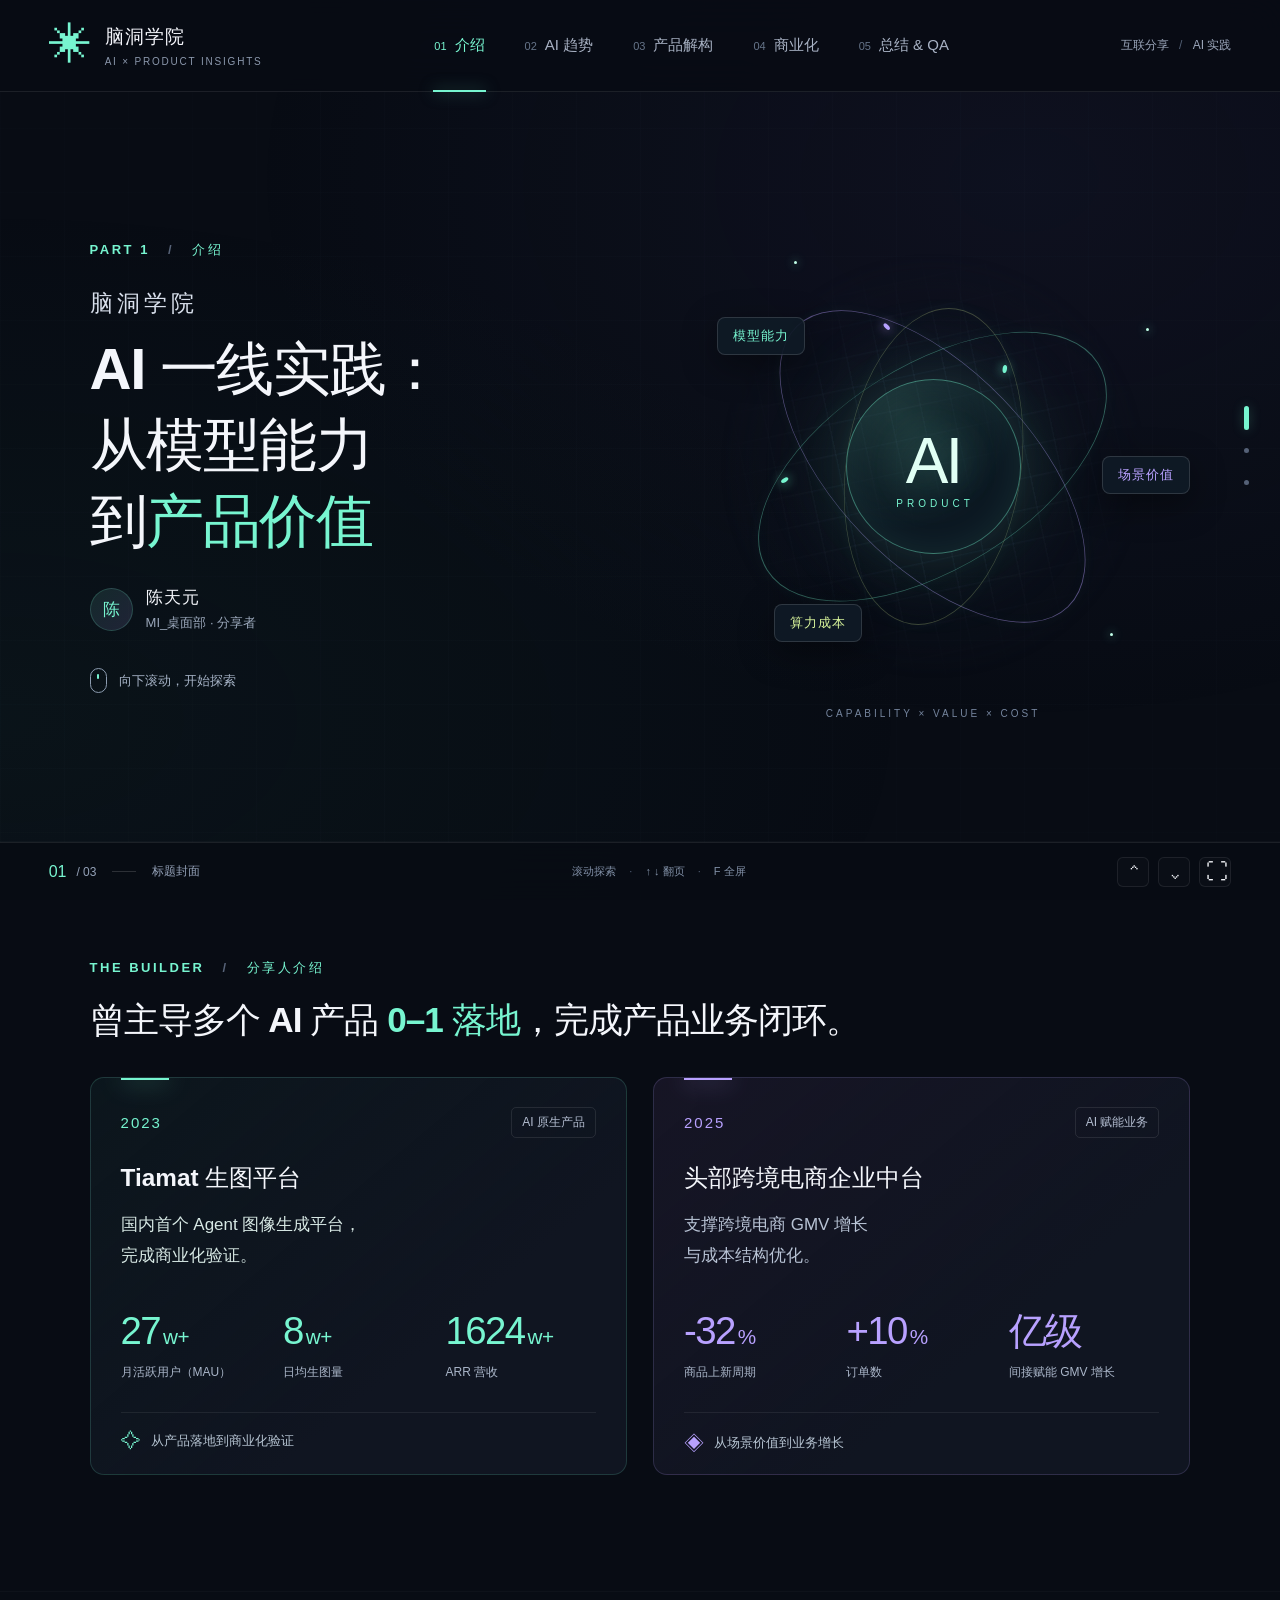
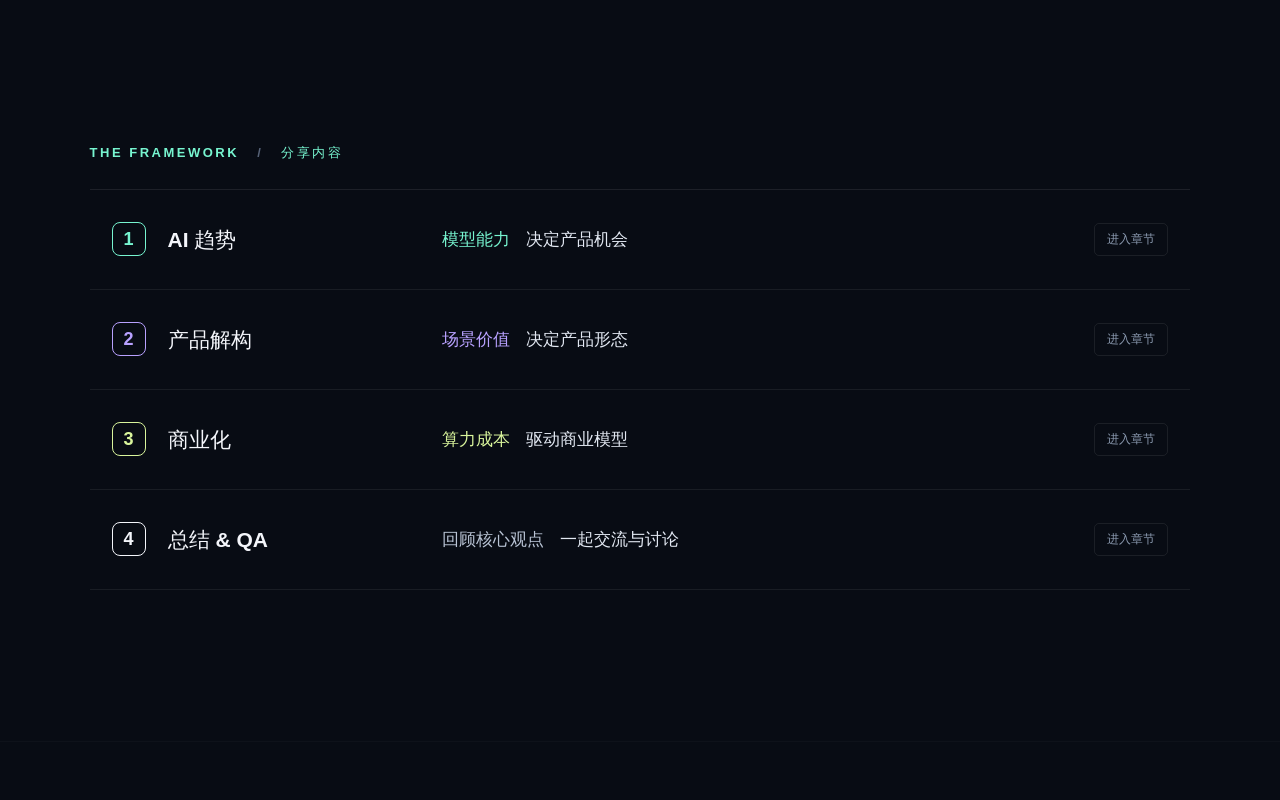
==== index.html @ 8eea7fe2 "发布分享网页" ====
<!doctype html>
<html lang="zh-CN"><head><meta charset="utf-8"><meta name="viewport" content="width=device-width,initial-scale=1"><meta name="color-scheme" content="dark"><meta name="description" content="脑洞学院 · 产品视角看 AI 实践。陈天元的 AI 产品机会、价值与商业化分享。"><title>介绍 · 脑洞学院｜产品视角看 AI 实践</title><link rel="icon" href="assets/favicon.svg"><link rel="stylesheet" href="assets/styles.css"><script defer src="assets/presentation.js"></script></head>
<body data-chapter="0"><a class="skip" href="#main">跳至正文</a><div class="ambient" aria-hidden="true"></div>
<header class="topbar"><a class="brand" href="index.html"><span class="brand-mark" aria-hidden="true">✳</span><span>脑洞学院<small>AI × PRODUCT INSIGHTS</small></span></a><nav class="chapter-nav" aria-label="分享章节"><a href="index.html" aria-current="page"><span>01</span>介绍</a><a href="02-ai-trends.html"><span>02</span>AI 趋势</a><a href="03-product-structure.html"><span>03</span>产品解构</a><a href="04-commercialization.html"><span>04</span>商业化</a><a href="05-summary-qa.html"><span>05</span>总结 &amp; QA</a></nav><span class="edition">互联分享 <span>/</span> AI 实践</span></header>
<main id="main" tabindex="-1"><section class="slide hero" id="cover" data-label="标题封面"><div class="slide-inner"><div class="hero-layout"><div class="hero-copy"><p class="eyebrow reveal">PART 1 <span>/</span> 介绍</p><div class="hero-heading reveal" style="--delay:100ms"><p class="academy">脑洞学院</p><h1 class="practice-title" aria-label="AI 一线实践：从模型能力到产品价值">AI 一线实践：<br>从模型能力<br>到<em>产品价值</em></h1></div><div class="speaker reveal" style="--delay:300ms"><span class="speaker-avatar">陈</span><div><strong>陈天元</strong><span>MI_桌面部 · 分享者</span></div></div><a class="explore reveal" href="#profile" style="--delay:400ms"><span class="mouse"><i></i></span>向下滚动，开始探索</a></div><div class="hero-visual reveal" style="--delay:150ms"><div class="orbital-art" aria-hidden="true"><div class="orbit-grid"></div><div class="orbit orbit-one"></div><div class="orbit orbit-two"></div><div class="orbit orbit-three"></div><div class="core-halo"></div><div class="core"><span>AI</span><small>PRODUCT</small></div><span class="orbit-tag tag-model">模型能力</span><span class="orbit-tag tag-value">场景价值</span><span class="orbit-tag tag-cost">算力成本</span><span class="spark s1"></span><span class="spark s2"></span><span class="spark s3"></span><div class="art-caption">CAPABILITY × VALUE × COST</div></div></div></div></div></section>
<section class="slide profile" id="profile" data-label="分享人介绍"><div class="slide-inner"><div class="section-heading"><p class="eyebrow reveal">THE BUILDER <span>/</span> 分享人介绍</p><h2 class="profile-title reveal">曾主导多个 AI 产品 <strong>0–1 落地</strong>，完成产品业务闭环。</h2></div><div class="case-grid"><article class="case-card cyan reveal" style="--delay:100ms"><div class="case-top"><span class="year">2023</span><span class="pill">AI 原生产品</span></div><h3>Tiamat 生图平台</h3><p class="case-intro"><strong>国内首个 Agent 图像生成平台，<br>完成商业化验证。</strong></p><div class="metrics"><div><strong><span data-count="50">50</span><small>w+</small></strong><span>月活跃用户（MAU）</span></div><div><strong><span data-count="15">15</span><small>w+</small></strong><span>日均生图量</span></div><div><strong><span data-count="3000">3000</span><small>w+</small></strong><span>ARR 营收</span></div></div><div class="case-bottom"><span class="mini-icon">✧</span>从产品落地到商业化验证</div></article><article class="case-card purple reveal" style="--delay:220ms"><div class="case-top"><span class="year">2025</span><span class="pill">AI 赋能业务</span></div><h3>头部跨境电商企业中台</h3><p class="case-intro">支撑跨境电商 GMV 增长<br>与成本结构优化。</p><div class="metrics"><div><strong><span data-count="-60">-60</span><small>%</small></strong><span>商品上新周期</span></div><div><strong><span data-count="18" data-prefix="+">+18</span><small>%</small></strong><span>订单数</span></div><div><strong>亿级</strong><span>间接赋能 GMV 增长</span></div></div><div class="case-bottom"><span class="mini-icon">◈</span>从场景价值到业务增长</div></article></div></div></section>
<section class="slide agenda" id="agenda" data-label="分享内容"><div class="slide-inner"><div class="section-heading"><p class="eyebrow reveal">THE FRAMEWORK <span>/</span> 分享内容</p></div><div class="agenda-list"><a class="agenda-row reveal" href="02-ai-trends.html" style="--delay:80ms"><span class="agenda-number cyan-text">1</span><h3>AI 趋势</h3><p><strong class="cyan-text">模型能力</strong><span>决定产品机会</span></p><span class="row-action">进入章节</span></a><a class="agenda-row reveal" href="03-product-structure.html" style="--delay:160ms"><span class="agenda-number purple-text">2</span><h3>产品解构</h3><p><strong class="purple-text">场景价值</strong><span>决定产品形态</span></p><span class="row-action">进入章节</span></a><a class="agenda-row reveal" href="04-commercialization.html" style="--delay:240ms"><span class="agenda-number lime-text">3</span><h3>商业化</h3><p><strong class="lime-text">算力成本</strong><span>驱动商业模型</span></p><span class="row-action">进入章节</span></a><a class="agenda-row reveal" href="05-summary-qa.html" style="--delay:320ms"><span class="agenda-number">4</span><h3>总结 &amp; QA</h3><p>回顾核心观点<span>一起交流与讨论</span></p><span class="row-action">进入章节</span></a></div></div></section></main><nav class="screen-dots" aria-label="本章分屏导航"><a href="#cover" aria-label="标题封面" title="标题封面"><span></span></a><a href="#profile" aria-label="分享人介绍" title="分享人介绍"><span></span></a><a href="#agenda" aria-label="分享内容" title="分享内容"><span></span></a></nav>
<footer class="controls"><div class="position"><strong id="screen-number">01</strong><span>/ 03</span><i></i><span id="screen-label">标题封面</span></div><span class="keyboard-tip">滚动探索 <span>·</span> ↑ ↓ 翻页 <span>·</span> F 全屏</span><div class="control-buttons"><button id="prev" aria-label="上一屏" title="上一屏">⌃</button><button id="next" aria-label="下一屏" title="下一屏">⌄</button><button id="fullscreen" aria-label="全屏演示" title="全屏演示（F）">⛶</button></div><div class="reading-progress"><i></i></div></footer><div class="toast" role="status"></div></body></html>
---- assets/styles.css ----
:root{font-family:Inter,"SF Pro Display","PingFang SC","Microsoft YaHei",sans-serif;color:#f4f6fb;background:#080c14;--muted:#a8b2c4;--cyan:#77f5d0;--purple:#b8a1ff;--lime:#d9f59c;--line:#ffffff16;--header:92px;--footer:58px;font-synthesis:none;-webkit-font-smoothing:antialiased}*{box-sizing:border-box}html{scroll-behavior:smooth;scroll-padding-top:var(--header);scroll-snap-type:y proximity}body{margin:0}a{color:inherit;text-decoration:none}button{font:inherit;color:inherit;cursor:pointer}button,a{-webkit-tap-highlight-color:transparent}button:focus-visible,a:focus-visible,main:focus-visible{outline:2px solid var(--cyan);outline-offset:5px}::selection{background:#77f5d040}h1,h2,h3,p{margin:0}em{color:var(--cyan);font-style:normal}.skip{position:fixed;top:-80px;left:20px;background:var(--cyan);color:#080c14;padding:12px;z-index:50}.skip:focus{top:10px}.ambient{position:fixed;inset:0;pointer-events:none;z-index:-1;background:radial-gradient(ellipse at 80% 20%,#35306724,transparent 53%),radial-gradient(ellipse at 0% 80%,#174a4120,transparent 50%)}.ambient:after{content:"";position:absolute;inset:0;background-image:linear-gradient(#a4b8e503 1px,transparent 1px),linear-gradient(90deg,#a4b8e503 1px,transparent 1px);background-size:64px 64px}.topbar{position:fixed;inset:0 0 auto;height:var(--header);z-index:20;display:flex;align-items:center;justify-content:space-between;padding:0 3.8vw;border-bottom:1px solid var(--line);background:#080c14e8;backdrop-filter:blur(20px);gap:30px}.brand{display:flex;gap:12px;align-items:center;flex:none;font-size:19px;font-weight:650;letter-spacing:1px}.brand-mark{font-size:43px;color:var(--cyan);line-height:1}.brand small{display:block;font-size:10px;color:#8b98ac;letter-spacing:1.8px;margin-top:6px;font-weight:500}.chapter-nav{display:flex;gap:8px;align-items:stretch;height:100%}.chapter-nav a{position:relative;display:flex;align-items:center;gap:8px;padding:0 16px;color:#a8b2c4;font-size:15px;white-space:nowrap;transition:color .25s,background .25s}.chapter-nav a span{font-size:11px;color:#66758a;font-variant-numeric:tabular-nums}.chapter-nav a:hover{color:white;background:#ffffff04}.chapter-nav a[aria-current]{color:var(--cyan)}.chapter-nav a[aria-current] span{color:var(--cyan)}.chapter-nav a[aria-current]:after{content:"";position:absolute;bottom:-1px;left:15px;right:15px;height:2px;background:var(--cyan);box-shadow:0 0 15px #77f5d080}.edition{font-size:12px;color:#9ba6ba;white-space:nowrap}.edition span{color:#536075;margin:0 7px}main{padding-top:var(--header);padding-bottom:var(--footer)}.slide{min-height:calc(100svh - var(--header) - var(--footer));display:flex;align-items:center;position:relative;padding:56px 7vw;scroll-snap-align:start;scroll-margin-top:0;overflow:clip;border-bottom:1px solid #ffffff07}.slide-inner{width:100%;max-width:1360px;margin:0 auto}.eyebrow{font-size:13px;letter-spacing:2.5px;color:var(--cyan);font-weight:600;line-height:1.5}.eyebrow span{margin:0 12px;color:#576378}.hero-layout{display:grid;grid-template-columns:1.1fr 1fr;gap:20px;align-items:center}.hero .eyebrow{margin-bottom:29px}.academy{font-size:23px;color:#d8dfeb;margin-bottom:12px;letter-spacing:4px}h1{font-size:clamp(58px,5.65vw,94px);font-weight:650;line-height:1.22;letter-spacing:-3px}.title-dot{color:var(--cyan)}.hero-description{margin-top:26px;font-size:clamp(17px,1.35vw,21px);line-height:1.9;color:#b3bed0;letter-spacing:.4px}.speaker{display:flex;align-items:center;gap:13px;margin-top:28px}.speaker-avatar{width:43px;height:43px;border-radius:50%;background:linear-gradient(135deg,#77f5d01b,#b8a1ff22);border:1px solid #77f5d030;display:grid;place-items:center;color:var(--cyan);font-size:17px}.speaker strong{display:block;font-size:17px;letter-spacing:1px}.speaker div>span{display:block;color:#9ba8bb;font-size:13px;margin-top:5px}.explore{display:flex;align-items:center;gap:12px;margin-top:36px;color:#a6b3c6;font-size:13px;width:max-content}.mouse{width:17px;height:25px;border:1px solid #8d9db1;border-radius:12px;display:flex;justify-content:center;padding-top:5px}.mouse i{width:2px;height:5px;background:var(--cyan);border-radius:4px;animation:scrollcue 1.8s infinite}.hero-visual{min-width:0;transform:translateY(var(--parallax,0px))}.orbital-art{position:relative;width:100%;aspect-ratio:1;max-width:570px;margin:auto;isolation:isolate}.orbit-grid{position:absolute;inset:8%;border-radius:50%;background:radial-gradient(circle,transparent 30%,#0d142080 65%,transparent 71%),repeating-linear-gradient(0deg,transparent 0 29px,#88a4d20b 30px 31px),repeating-linear-gradient(90deg,transparent 0 29px,#88a4d20b 30px 31px);mask-image:radial-gradient(circle,#000 35%,transparent 70%);transform:rotate(-12deg)}.orbit{position:absolute;inset:12%;border:1px solid #77f5d05c;border-radius:50%;box-shadow:inset 0 0 24px #77f5d005,0 0 20px #77f5d00a}.orbit:before{content:"";width:8px;height:8px;position:absolute;top:16%;left:15%;background:var(--cyan);border-radius:50%;box-shadow:0 0 15px var(--cyan)}.orbit-one{transform:rotate(-32deg) scaleY(.52);animation:orbit1 18s linear infinite}.orbit-two{transform:rotate(46deg) scaleY(.5);border-color:#b8a1ff70;animation:orbit2 23s linear infinite}.orbit-two:before{background:var(--purple);box-shadow:0 0 15px var(--purple)}.orbit-three{inset:19%;transform:rotate(98deg) scaleY(.55);border-color:#d9f59c40;animation:orbit3 21s linear infinite}.core-halo{position:absolute;inset:19%;background:radial-gradient(circle,#77f5d025,transparent 67%);filter:blur(20px);animation:breathe 6s infinite}.core{position:absolute;inset:33%;border-radius:50%;background:radial-gradient(circle at 30% 20%,#77f5d01a,#0c1822 65%);border:1px solid #77f5d06b;box-shadow:inset 0 0 35px #77f5d015,0 0 55px #77f5d012;display:flex;flex-direction:column;align-items:center;justify-content:center}.core span{font-size:clamp(48px,5vw,80px);letter-spacing:-3px;font-weight:500;color:#e1fff4;text-shadow:0 0 40px #77f5d044}.core small{font-size:10px;letter-spacing:4px;color:var(--cyan);margin-left:4px}.orbit-tag{position:absolute;padding:9px 15px;border:1px solid #ffffff22;border-radius:8px;background:#101a26ed;font-size:13px;box-shadow:0 10px 35px #0006;letter-spacing:1px;animation:float 6s ease-in-out infinite}.tag-model{left:8%;top:21%;color:var(--cyan)}.tag-value{right:0;top:48%;color:var(--purple);animation-delay:-2s}.tag-cost{bottom:16%;left:19%;color:var(--lime);animation-delay:-4s}.spark{position:absolute;width:3px;height:3px;border-radius:50%;background:#c2ffe9;box-shadow:0 0 10px #77f5d0}.s1{left:23%;top:10%}.s2{right:15%;bottom:17%}.s3{right:8%;top:23%}.art-caption{position:absolute;bottom:1%;width:100%;text-align:center;font-size:10px;letter-spacing:3px;color:#75859e}.section-heading{margin-bottom:34px}.section-heading .eyebrow{margin-bottom:16px}h2{font-size:clamp(32px,3.05vw,49px);font-weight:600;line-height:1.4;letter-spacing:-1px}.section-description{font-size:18px;line-height:1.8;color:var(--muted);margin-top:14px}.section-description strong{color:#e1e8f2;font-weight:600}.case-grid{display:grid;grid-template-columns:1fr 1fr;gap:26px}.case-card{--accent:var(--cyan);border:1px solid #77f5d029;border-radius:14px;background:linear-gradient(140deg,#13272b60,#101521 65%);padding:29px 30px 0;position:relative;overflow:hidden;transition:border-color .3s,box-shadow .3s}.case-card:before{content:"";position:absolute;top:0;left:30px;width:48px;height:2px;background:var(--accent);box-shadow:0 0 25px var(--accent)}.case-card:hover{border-color:#77f5d060;box-shadow:0 15px 50px #0003}.case-card.purple{--accent:var(--purple);border-color:#b8a1ff2c;background:linear-gradient(140deg,#29213b70,#101521 65%)}.case-top{display:flex;align-items:center;justify-content:space-between;margin-bottom:23px}.year{color:var(--accent);font-size:15px;letter-spacing:2px;font-variant-numeric:tabular-nums}.pill{font-size:12px;border:1px solid #ffffff18;padding:6px 10px;border-radius:5px;color:#b4bed1}h3{font-size:clamp(20px,1.9vw,29px);font-weight:600;line-height:1.4}.case-intro{font-size:17px;line-height:1.85;color:#b8c3d5;margin-top:14px;min-height:63px}.case-intro strong{font-weight:500;color:#d7e8e4}.metrics{display:grid;grid-template-columns:repeat(3,minmax(0,1fr));gap:12px;margin-top:36px;margin-bottom:30px}.metrics>div{min-width:0}.metrics strong{display:block;color:var(--accent);font-size:clamp(29px,3vw,47px);font-weight:500;letter-spacing:-1.6px;line-height:1.2;font-variant-numeric:tabular-nums;white-space:nowrap}.metrics strong small{font-size:.54em;margin-left:3px;letter-spacing:-.5px}.metrics>div>span{display:block;color:#aab6c9;font-size:12px;line-height:1.6;margin-top:9px;white-space:nowrap}.case-bottom{border-top:1px solid #ffffff12;padding:17px 0;color:#b7c5d3;font-size:13px;display:flex;gap:10px;align-items:center}.mini-icon{color:var(--accent);font-size:20px}.formula{border:1px solid #ffffff16;border-radius:12px;padding:25px 32px;background:linear-gradient(100deg,#77f5d008,#b8a1ff0a);display:flex;gap:32px;align-items:center;margin-bottom:22px}.formula-caption{font-size:14px;color:#9eabc0;white-space:nowrap;padding-right:30px;border-right:1px solid #ffffff18}.formula>div{display:flex;justify-content:space-between;align-items:center;gap:25px;flex:1}.formula strong{font-size:clamp(20px,2.2vw,34px);font-weight:550;white-space:nowrap}.formula i{font-style:normal;font-size:24px;color:#647189}.cyan-text{color:var(--cyan)}.purple-text{color:var(--purple)}.lime-text{color:var(--lime)}.agenda-row{display:grid;grid-template-columns:40px .65fr 1.6fr auto;align-items:center;gap:16px;min-height:82px;padding:18px 22px;border-bottom:1px solid #ffffff12;transition:background .25s,padding .25s}.agenda-row:hover{background:#ffffff04;padding-left:30px}.agenda-icon{font-size:27px}.agenda-row h3{font-size:21px}.agenda-row p{font-size:17px;color:#b9c4d5}.agenda-row p span{color:#e2e8f2;margin-left:16px}.row-action{font-size:12px;color:#8c9bb1;border:1px solid #ffffff14;padding:7px 12px;border-radius:5px}.agenda-row:hover .row-action{color:var(--cyan);border-color:#77f5d040}.screen-dots{position:fixed;right:24px;top:50%;display:flex;flex-direction:column;gap:8px;z-index:10;transform:translateY(-50%)}.screen-dots a{width:20px;height:24px;display:grid;place-items:center}.screen-dots span{width:5px;height:5px;background:#556177;border-radius:10px;transition:height .4s,background .4s}.screen-dots a[aria-current] span{height:24px;background:var(--cyan);box-shadow:0 0 12px #77f5d040}.controls{position:fixed;bottom:0;left:0;right:0;height:var(--footer);display:flex;align-items:center;justify-content:space-between;padding:0 3.8vw;background:#080c14ed;backdrop-filter:blur(20px);border-top:1px solid var(--line);z-index:20}.position{display:flex;align-items:center;gap:10px;font-size:12px;color:#95a3b9}.position strong{font-size:16px;color:var(--cyan);font-weight:500}.position i{width:24px;height:1px;background:#ffffff26;margin:0 6px}.keyboard-tip{font-size:11px;color:#8190a7}.keyboard-tip span{margin:0 10px;color:#536075}.control-buttons{display:flex;gap:9px}.control-buttons button{width:32px;height:30px;display:grid;place-items:center;background:#ffffff04;border:1px solid #ffffff14;border-radius:6px;font-size:22px;line-height:1;transition:background .2s}.control-buttons button:hover{background:#77f5d015}.control-buttons button:disabled{opacity:.25;cursor:default}.reading-progress{position:absolute;top:-1px;left:0;right:0;height:1px;pointer-events:none}.reading-progress i{display:block;width:0;height:100%;background:var(--cyan);box-shadow:0 0 8px #77f5d060}.toast{position:fixed;left:50%;bottom:80px;transform:translateX(-50%);padding:12px 20px;background:#1c293d;border:1px solid #ffffff20;border-radius:8px;opacity:0;transition:opacity .25s;pointer-events:none;z-index:40;font-size:14px}.toast.show{opacity:1}.mobile-break{display:none}.chapter-cover-layout{display:grid;grid-template-columns:1.4fr 1fr;gap:50px;align-items:center}.chapter-cover h1{margin:25px 0;font-size:clamp(55px,5.8vw,92px)}.chapter-thesis{font-size:clamp(23px,2.4vw,35px);line-height:1.6;color:var(--cyan)}.chapter-note{margin-top:40px;padding:20px 24px;border-left:2px solid #71829c;background:#ffffff04}.chapter-note>span{font-size:13px;color:#9aaac2}.chapter-note p{font-size:16px;line-height:1.7;margin-top:8px;color:#c0cbda}.chapter-links{display:flex;gap:22px;flex-wrap:wrap;margin-top:30px}.chapter-links a{font-size:14px;color:#c0cddd;border-bottom:1px solid #536177;padding-bottom:6px}.chapter-symbol{position:relative;aspect-ratio:1;display:flex;align-items:center;justify-content:center;flex-direction:column;gap:15px;background:radial-gradient(circle,#77f5d00c,transparent 65%)}.chapter-symbol>span{font-size:clamp(30px,3vw,46px);color:var(--cyan);font-weight:550}.chapter-symbol small{font-size:11px;letter-spacing:3px;color:#8d9bb1}.symbol-orbit{position:absolute;inset:10%;border:1px solid #77f5d035;border-radius:50%;animation:rotate 30s linear infinite}.symbol-orbit:before{content:"";position:absolute;inset:-12%;border:1px dashed #b8a1ff26;border-radius:50%}.symbol-orbit:after{content:"";position:absolute;width:7px;height:7px;background:var(--cyan);top:15%;left:13%;border-radius:50%;box-shadow:0 0 15px var(--cyan)}.js-motion .reveal{opacity:0;transform:translateY(26px);filter:blur(4px);transition:opacity .85s ease var(--delay,0ms),transform .85s cubic-bezier(.2,.7,.2,1) var(--delay,0ms),filter .85s ease var(--delay,0ms)}.js-motion .reveal.visible{opacity:1;transform:translateY(0);filter:blur(0)}
@keyframes float{50%{translate:0 -9px}}@keyframes breathe{50%{opacity:.55;scale:1.12}}@keyframes scrollcue{to{transform:translateY(7px);opacity:0}}@keyframes orbit1{50%{transform:rotate(-18deg) scaleY(.62)}}@keyframes orbit2{50%{transform:rotate(62deg) scaleY(.43)}}@keyframes orbit3{50%{transform:rotate(115deg) scaleY(.65)}}@keyframes rotate{to{transform:rotate(360deg)}}
@media(min-width:1600px){.slide{padding-top:70px;padding-bottom:70px}.hero-description{margin-top:32px}.speaker{margin-top:34px}.explore{margin-top:50px}.case-card{padding:38px 38px 0}.metrics{margin-top:45px;margin-bottom:38px}.agenda-row{min-height:96px}}
@media(max-width:1150px){.edition{display:none}.topbar{gap:22px}.chapter-nav a{padding:0 12px}.slide{padding:45px 6vw}.metrics{gap:8px}.metrics>div>span{font-size:11px}.case-card{padding:24px 22px 0}.agenda-row{grid-template-columns:32px .7fr 1.7fr auto;gap:12px}.agenda-row p{font-size:15px}.agenda-row h3{font-size:19px}.row-action{font-size:11px;padding:6px 8px}}
@media(max-width:800px){:root{--header:126px}.topbar{flex-wrap:wrap;gap:0;padding:14px 22px 0;align-content:space-between}.brand{font-size:17px}.brand-mark{font-size:33px}.brand small{font-size:9px}.chapter-nav{width:100%;height:53px;overflow-x:auto;gap:4px;scrollbar-width:none}.chapter-nav a{font-size:13px;padding:0 12px;flex:1;justify-content:center}.chapter-nav a span{display:none}.hero-layout{grid-template-columns:1.2fr 1fr;gap:0}.slide{padding:44px 6vw}.hero .eyebrow{margin-bottom:22px}.academy{font-size:19px}h1{font-size:clamp(42px,6.4vw,60px);letter-spacing:-1.5px}.hero-description{font-size:16px}.orbit-tag{font-size:10px;padding:7px 9px}.core span{font-size:45px}.core small{font-size:7px;letter-spacing:2px}.art-caption{font-size:8px;letter-spacing:1px}.case-grid{gap:16px}.case-intro{font-size:15px}.metrics{grid-template-columns:1fr;margin-top:20px;gap:17px}.metrics>div{display:flex;align-items:baseline;justify-content:space-between;gap:10px}.metrics strong{font-size:32px}.metrics>div>span{font-size:12px;margin:0;white-space:normal;text-align:right}.case-bottom{font-size:11px}.formula{padding:22px;display:block}.formula-caption{display:block;border:0;padding:0;margin-bottom:15px}.formula>div{gap:12px}.agenda-row{grid-template-columns:28px 1fr auto;padding:18px 10px;gap:7px 12px}.agenda-row p{grid-column:2;grid-row:2;font-size:15px}.agenda-row .row-action{grid-column:3;grid-row:1/3}.agenda-row p span{margin-left:8px}.keyboard-tip{display:none}.screen-dots{right:8px}.chapter-cover-layout{grid-template-columns:1fr}.chapter-symbol{position:absolute;width:330px;right:-110px;top:20px;opacity:.18;z-index:-1}.chapter-cover h1{font-size:58px}.chapter-note{max-width:560px}}
@media(max-width:560px){html{scroll-snap-type:none}.slide{padding:42px 24px}.hero-layout{grid-template-columns:1fr}.hero-copy{position:relative;z-index:2}.hero-visual{position:absolute;width:310px;right:-135px;top:95px;opacity:.3;pointer-events:none;z-index:0}.hero-visual .orbit-tag,.hero-visual .art-caption{display:none}h1{font-size:58px}.hero .eyebrow{margin-bottom:25px}.hero-description{font-size:16px;line-height:1.9}.speaker{margin-top:27px}.explore{margin-top:34px}h2{font-size:31px}.section-heading{margin-bottom:26px}.section-description{font-size:16px}.eyebrow{font-size:11px;letter-spacing:1.7px}.case-grid{grid-template-columns:1fr;gap:20px}.case-card{padding:24px 22px 0}.case-top{margin-bottom:17px}.case-card h3{font-size:23px}.case-intro{font-size:16px;min-height:0}.metrics{grid-template-columns:repeat(3,minmax(0,1fr));gap:10px;margin:25px 0}.metrics>div{display:block}.metrics strong{font-size:30px}.metrics>div>span{display:block;font-size:10px;text-align:left;margin-top:7px;white-space:normal}.case-bottom{font-size:12px}.formula{padding:20px 16px}.formula strong{font-size:18px}.formula i{font-size:18px}.formula>div{gap:8px}.formula-caption{font-size:12px}.agenda-row p{font-size:14px}.agenda-row p span{display:block;margin:5px 0 0}.agenda-row h3{font-size:20px}.agenda-row .row-action{font-size:10px}.agenda-row{padding:18px 0}.agenda-row:hover{padding-left:6px}.mobile-break{display:block}.screen-dots{display:none}.controls{padding:0 20px}.position{font-size:11px;gap:7px}.position i{width:14px;margin:0 3px}.control-buttons{gap:7px}.control-buttons button{width:28px}.chapter-cover h1{font-size:48px;letter-spacing:-1px}.chapter-thesis{font-size:26px}.chapter-links{gap:16px}.chapter-links a{font-size:13px}}
@media(prefers-reduced-motion:reduce){html{scroll-behavior:auto}*,*:before,*:after{animation:none!important;transition:none!important}.js-motion .reveal{opacity:1;transform:none;filter:none}.hero-visual{transform:none}}
@media print{.topbar,.controls,.screen-dots,.ambient,.explore,.chapter-links{display:none}main{padding:0}.slide{break-after:page;min-height:95vh;padding:35px}.reveal{opacity:1!important;transform:none!important;filter:none!important}body{background:#080c14;print-color-adjust:exact;-webkit-print-color-adjust:exact}.hero-visual{opacity:1}}

/* Keep the second and third screens centered inside the visible presentation area.
   html scroll-padding provides the header offset; slide scroll-margin stays zero
   so scroll snapping does not add that offset a second time. */
.profile,.agenda{padding-block:clamp(48px,7vh,80px)}
.profile .slide-inner,.agenda .slide-inner{max-width:1180px;margin-block:auto}
.profile-title{font-size:clamp(29px,2.75vw,42px);line-height:1.5;font-weight:550}
.profile-title strong{font-weight:750;color:var(--cyan)}
.profile .section-heading{margin-bottom:30px}
.agenda .section-heading{margin-bottom:26px}
.agenda .section-heading .eyebrow{margin-bottom:0}
.agenda-list{border-top:1px solid var(--line)}
.agenda-row{min-height:100px}
.agenda-number{width:34px;height:34px;display:grid;place-items:center;border:1px solid currentColor;border-radius:8px;font-size:18px;font-weight:650;font-variant-numeric:tabular-nums}
.agenda-row p strong{font-weight:750}
@media(max-width:800px){.profile,.agenda{padding-block:48px}.profile-title{font-size:30px}.agenda-row{min-height:100px}.agenda-number{width:28px;height:28px;font-size:16px}}
@media(max-width:560px){.profile-title{font-size:26px;letter-spacing:-.4px}.profile-title br{display:none}.profile,.agenda{padding-block:44px}.agenda-row{min-height:105px}}

@media(min-width:801px) and (max-height:850px){
 .profile,.agenda{padding-block:40px}
 .profile-title{font-size:clamp(26px,2.4vw,36px)}
 .profile .section-heading{margin-bottom:24px}
 .profile .case-card{padding:22px 26px 0}
 .profile .case-top{margin-bottom:16px}
 .profile .case-intro{margin-top:12px;line-height:1.7;min-height:58px}
 .profile .metrics{margin-top:24px;margin-bottom:22px}
 .profile .metrics strong{font-size:clamp(29px,2.8vw,40px)}
 .profile .case-bottom{padding-block:13px}
 .agenda-row{min-height:88px}
}

/* AI evolution: live HTML text and editable vector artwork. */
.ai-timeline{padding-inline:5vw;padding-block:clamp(42px,7vh,80px)}
.ai-timeline .slide-inner{max-width:1460px}
.ai-timeline .section-heading{margin-bottom:48px}
.timeline-events{display:grid;grid-template-columns:repeat(8,minmax(0,1fr));margin:0;padding:0;list-style:none}
.timeline-event{min-width:0;text-align:center;position:relative}
.timeline-visual{width:clamp(80px,8vw,128px);aspect-ratio:1;margin:0 auto 26px;border-radius:50%;display:grid;place-items:center;color:var(--event-color);border:1px solid color-mix(in srgb,var(--event-color) 20%,transparent);background:radial-gradient(circle at 35% 25%,color-mix(in srgb,var(--event-color) 13%,transparent),#101623 75%);box-shadow:inset 0 0 25px #ffffff02;transition:box-shadow .3s,translate .3s}
.timeline-visual svg{width:75%;height:75%;overflow:visible}
.timeline-visual .icon-fill{fill:#101623}
.timeline-event:hover .timeline-visual{translate:0 -5px;box-shadow:0 0 35px color-mix(in srgb,var(--event-color) 12%,transparent)}
.future-visual{border-style:dashed;background:radial-gradient(circle,#ff9c6b0b,transparent 70%)}
.timeline-track{height:22px;position:relative;display:grid;place-items:center;margin-bottom:18px}
.timeline-track:before{content:"";position:absolute;left:0;right:0;top:10px;height:2px;background:linear-gradient(90deg,#8fa3be50,#8fa3be80)}
.timeline-event:first-child .timeline-track:before{left:50%}
.timeline-event:last-child .timeline-track:before{right:50%}
.timeline-track i{width:13px;height:13px;position:relative;border-radius:50%;background:var(--event-color);border:3px solid #0b101a;box-shadow:0 0 0 1px color-mix(in srgb,var(--event-color) 45%,transparent),0 0 18px color-mix(in srgb,var(--event-color) 20%,transparent)}
.timeline-copy{padding:0 7px}
.timeline-year{font-size:clamp(25px,2.4vw,36px);font-weight:650;line-height:1.3;letter-spacing:-.7px;color:var(--event-color);font-variant-numeric:tabular-nums;margin-bottom:14px}
.timeline-copy h3{font-size:clamp(16px,1.35vw,20px);font-weight:600;line-height:1.55;letter-spacing:-.25px}
.timeline-description{font-size:clamp(14px,1.13vw,17px);color:#abb8cb;line-height:1.7;margin-top:10px}
.timeline-highlight{font-size:clamp(14px,1.15vw,18px);color:var(--event-color);line-height:1.6;font-weight:650;margin-top:12px;overflow-wrap:normal}
.ai-timeline .timeline-event:last-child h3{color:var(--event-color);letter-spacing:2px}
@media(min-width:1101px) and (max-height:800px){.ai-timeline .section-heading{margin-bottom:34px}.timeline-visual{width:88px;margin-bottom:18px}.timeline-year{margin-bottom:10px}.timeline-track{margin-bottom:14px}}
@media(min-width:801px) and (max-width:1100px){.timeline-events{grid-template-columns:repeat(4,minmax(0,1fr));gap:32px 0}.timeline-visual{width:80px;margin-bottom:13px}.timeline-event:nth-child(4) .timeline-track:before{right:50%}.timeline-event:nth-child(5) .timeline-track:before{left:50%}.ai-timeline .section-heading{margin-bottom:32px}.timeline-year{font-size:27px;margin-bottom:8px}.timeline-copy h3{font-size:17px}.timeline-highlight,.timeline-description{font-size:14px;margin-top:7px}}
@media(max-width:800px){.ai-timeline{padding-inline:6vw}.ai-timeline .section-heading{margin-bottom:32px}.timeline-events{display:flex;flex-direction:column;gap:0;max-width:540px;margin-inline:auto}.timeline-event{display:grid;grid-template-columns:90px minmax(0,1fr);column-gap:25px;text-align:left;padding:0 0 32px}.timeline-visual{grid-column:1;grid-row:1;width:76px;margin:5px auto 0}.timeline-track{position:absolute;top:0;bottom:0;left:0;width:1px;height:auto;margin:0;display:block}.timeline-track:before,.timeline-event:first-child .timeline-track:before,.timeline-event:last-child .timeline-track:before{left:0;right:auto;top:12px;bottom:-12px;height:auto;width:1px;background:#8fa3be40}.timeline-event:last-child .timeline-track:before{height:0}.timeline-track i{position:absolute;top:10px;left:-6px}.timeline-copy{grid-column:2;grid-row:1;padding:0}.timeline-year{font-size:28px;margin:0 0 6px}.timeline-copy h3{font-size:19px}.timeline-description,.timeline-highlight{font-size:16px;line-height:1.6;margin-top:6px}.timeline-copy h3 br{display:none}.timeline-copy h3 br:after{content:" "}}
@media(max-width:560px){.ai-timeline{padding-inline:24px}.timeline-event{grid-template-columns:80px minmax(0,1fr);column-gap:18px}.timeline-visual{width:64px}.timeline-copy h3{font-size:17px}.timeline-year{font-size:27px}.timeline-highlight,.timeline-description{font-size:15px}}

/* Scroll narrative: the timeline itself bends into the maturity curve. */
.timeline-stage{position:relative}
.morph-titles{position:relative}
.maturity-title{display:none}
.maturity-figure{margin:40px 0 0;color:#f4f6fb}
.maturity-svg{display:block;width:100%;height:auto;overflow:visible}
.maturity-axis{fill:none;stroke:#47bdd4;stroke-width:2;stroke-linecap:round;stroke-linejoin:round}
.maturity-svg text{fill:#76cbdc;font:600 14px Inter,"PingFang SC",sans-serif;letter-spacing:1px}
.maturity-path{fill:none;stroke:#ff5265;stroke-width:4;stroke-linecap:round;filter:drop-shadow(0 0 9px #ff526532)}
.maturity-figure figcaption{font-size:12px;color:#8c9bb1;text-align:right;margin-top:7px}
.morph-guidance{display:none}
html.timeline-story{scroll-snap-type:none}
.morph-enabled.ai-timeline{display:block;height:calc(100svh - var(--header) - var(--footer) + 115svh);padding:0;overflow:visible}
.morph-enabled .timeline-pin{position:sticky;top:var(--header);height:calc(100svh - var(--header) - var(--footer));display:flex;align-items:center;padding:35px 5vw;overflow:hidden}
.morph-enabled .section-heading{margin-bottom:30px}
.morph-enabled .morph-titles #timeline-title{opacity:var(--timeline-title-opacity,1)}
.morph-enabled .maturity-title{display:block;position:absolute;inset:0;opacity:var(--curve-title-opacity,0)}
.morph-enabled .timeline-stage{height:clamp(290px,43vh,440px)}
.morph-enabled .timeline-events{position:relative;z-index:1;opacity:var(--timeline-opacity,1);transform:translateY(calc(var(--morph,0) * -15px));pointer-events:auto}
.morph-enabled .timeline-track:before{opacity:calc(1 - var(--curve-opacity,0))}
.morph-enabled .maturity-figure{position:absolute;inset:0;margin:0;pointer-events:none;opacity:var(--curve-opacity,0)}
.morph-enabled .maturity-svg{width:100%;height:100%}
.morph-enabled .maturity-axes,.morph-enabled .maturity-figure figcaption{opacity:var(--axes-opacity,0)}
.morph-enabled .maturity-figure figcaption{position:absolute;right:0;bottom:-17px}
.morph-enabled .morph-guidance{display:flex;align-items:center;gap:20px;margin-top:30px;color:#9aaac2;font-size:12px;line-height:1.5}
.morph-hint{flex:1}
.morph-meter{width:100px;height:2px;background:#ffffff18}
.morph-meter i{display:block;height:100%;width:calc(var(--morph,0)*100%);background:var(--cyan)}
.morph-state{min-width:110px;text-align:right;color:var(--cyan)}
@media(max-width:1100px),(max-height:599px){.maturity-figure{padding-top:24px;border-top:1px solid var(--line)}.maturity-figure:before{content:"Gartner 技术成熟度曲线";display:block;font-size:24px;font-weight:600;margin-bottom:20px}.maturity-svg{min-height:210px}}
@media print{html.timeline-story{scroll-snap-type:none}.morph-enabled.ai-timeline{height:auto}.morph-enabled .timeline-pin{position:static;height:auto;display:block;overflow:visible}.morph-enabled .timeline-stage{height:auto}.morph-enabled .timeline-events{opacity:1;transform:none}.morph-enabled .maturity-figure{position:relative;opacity:1;margin-top:40px;height:340px}.morph-enabled .maturity-axes,.morph-enabled .maturity-figure figcaption{opacity:1}.morph-enabled .morph-guidance{display:none}}

/* Case 01: product evidence and the three founding judgments. */
.tiamat-showcase,.tiamat-rationale{padding-block:clamp(40px,6vh,72px)}
.tiamat-showcase .slide-inner,.tiamat-rationale .slide-inner{max-width:1240px}
.tiamat-showcase .section-heading,.tiamat-rationale .section-heading{margin-bottom:30px}
.tiamat-showcase h2,.tiamat-rationale h2{font-size:clamp(29px,2.8vw,44px)}
.tiamat-screens{display:grid;grid-template-columns:repeat(2,minmax(0,1fr));gap:26px}
.tiamat-screen{margin:0;border:1px solid #ffffff20;border-radius:12px;background:#101621;overflow:hidden;box-shadow:0 18px 50px #0002}
.tiamat-screen a{display:block;overflow:hidden;background:#080c14}
.tiamat-screen img{display:block;width:100%;height:auto;aspect-ratio:530/383;object-fit:contain;transition:transform .6s ease}
.tiamat-screen a:hover img{transform:scale(1.025)}
.tiamat-screen figcaption{padding:15px 20px;display:flex;justify-content:space-between;align-items:center;gap:16px;border-top:1px solid #ffffff12}
.screen-caption-label{font-size:17px;font-weight:600;color:#e7edf6}
.tiamat-screen figcaption>span:last-child{font-size:10px;letter-spacing:1.5px;color:#8798b1}
.judgment-grid{display:grid;grid-template-columns:repeat(3,minmax(0,1fr));gap:22px;align-items:stretch}
.judgment-card{position:relative;border:1px solid #ffffff18;border-radius:12px;padding:26px;background:linear-gradient(145deg,color-mix(in srgb,var(--judgment-color) 5%,#101521),#101521);overflow:hidden}
.judgment-card:before{content:"";position:absolute;top:0;left:26px;width:44px;height:2px;background:var(--judgment-color);box-shadow:0 0 18px var(--judgment-color)}
.judgment-label{display:flex;align-items:center;justify-content:space-between;color:var(--judgment-color);font-size:14px;letter-spacing:1px;margin-bottom:20px}
.judgment-symbol{font-size:27px;line-height:1}
.judgment-card h3{font-size:clamp(21px,1.9vw,28px);line-height:1.5;font-weight:600;margin-bottom:20px;letter-spacing:-.4px}
.judgment-card ul{padding:0;margin:0;list-style:none;display:grid;gap:17px}
.judgment-card li{padding-left:14px;position:relative;color:#b6c2d4;font-size:16px;line-height:1.85}
.judgment-card li:before{content:"";position:absolute;top:.85em;left:0;width:4px;height:4px;border-radius:50%;background:var(--judgment-color)}
.judgment-card strong{color:#e3eaf5;font-weight:650}
@media(min-width:801px) and (max-height:800px){.tiamat-showcase,.tiamat-rationale{padding-block:36px}.tiamat-showcase .section-heading,.tiamat-rationale .section-heading{margin-bottom:24px}.tiamat-screens{max-width:1030px;margin-inline:auto}.tiamat-screen img{max-height:330px}.judgment-card{padding:23px}.judgment-label{margin-bottom:16px}.judgment-card h3{font-size:23px;margin-bottom:16px}.judgment-card li{font-size:15px;line-height:1.8}.judgment-card ul{gap:14px}}
@media(max-width:1000px){.judgment-grid{gap:15px}.judgment-card{padding:22px 19px}.judgment-card h3{font-size:21px}.judgment-card li{font-size:15px}.tiamat-screen figcaption{padding:13px 16px}.tiamat-screen figcaption>span:last-child{font-size:9px;letter-spacing:.8px}}
@media(max-width:800px){.judgment-grid{grid-template-columns:1fr}.judgment-card{padding:26px}.judgment-card h3 br{display:none}.judgment-card h3{font-size:23px}.judgment-card li{font-size:16px}.judgment-card ul{gap:12px}.judgment-label{margin-bottom:14px}.tiamat-screens{gap:18px}.tiamat-screen figcaption>span:last-child{display:none}.screen-caption-label{font-size:16px}}
@media(max-width:560px){.tiamat-screens{grid-template-columns:1fr;gap:23px}.tiamat-showcase,.tiamat-rationale{padding-block:44px}.tiamat-showcase h2,.tiamat-rationale h2{font-size:29px}.judgment-card h3{font-size:22px}.judgment-card{padding:24px}.tiamat-screen figcaption>span:last-child{display:block}.tiamat-screen img{max-height:none}}

/* Case 01 / How: cropped workflow and diffusion reference panels. */
.tiamat-method{padding-block:clamp(36px,5vh,65px)}
.tiamat-method .slide-inner{max-width:1240px}
.tiamat-method .section-heading{margin-bottom:26px}
.tiamat-method h2{font-size:clamp(29px,2.8vw,44px)}
.method-screens{display:grid;grid-template-columns:1.65fr 1fr;gap:26px;align-items:stretch}
.method-screen{margin:0;border:1px solid #ffffff20;border-radius:12px;background:#101621;overflow:hidden;box-shadow:0 18px 50px #0002}
.method-screen a{height:clamp(290px,44vh,430px);display:flex;align-items:center;justify-content:center;background:#0c1018;overflow:hidden}
.method-screen img{display:block;width:100%;height:100%;object-fit:contain}
.diffusion-screen a{background:#fff}
.method-screen figcaption{display:flex;align-items:center;justify-content:space-between;gap:12px;padding:15px 20px;border-top:1px solid #ffffff12}
.method-screen figcaption>span{font-size:17px;font-weight:600;color:#e7edf6}
.method-screen figcaption small{font-size:10px;letter-spacing:1.3px;color:#8798b1}
@media(max-width:1000px){.method-screens{grid-template-columns:1.4fr 1fr;gap:20px}.method-screen figcaption{padding:13px 15px}.method-screen figcaption>span{font-size:15px}.method-screen figcaption small{display:none}}
@media(max-width:700px){.method-screens{grid-template-columns:1fr;gap:24px}.method-screen a{height:auto}.method-screen img{height:auto;max-height:480px}.method-screen figcaption small{display:block}.tiamat-method{padding-block:44px}.tiamat-method h2{font-size:29px}}

/* Case 01 / Outcome: commercialization, multimodality, native generation. */
.tiamat-outcome{display:block;padding:44px 7vw}
.tiamat-outcome .slide-inner{max-width:1240px}
.tiamat-outcome .section-heading{margin-bottom:28px}
.tiamat-outcome h2{font-size:clamp(22px,2vw,31px);line-height:1.6;letter-spacing:-.4px;font-weight:500}
.tiamat-outcome h2 strong{font-weight:650;color:var(--cyan)}
.outcome-stage{margin-bottom:40px}
.outcome-proof{display:grid;grid-template-columns:1fr 1fr;gap:24px}
.outcome-proof figure,.native-stage figure{margin:0;background:#101621;border:1px solid #ffffff20;border-radius:12px;overflow:hidden}
.outcome-proof a{display:block}
.outcome-proof img{display:block;width:100%;height:auto}
.outcome-stage figcaption{padding:14px 20px;font-size:16px;text-align:center;color:#e5ecf6;border-top:1px solid #ffffff12}
.model-milestone{position:relative;display:flex;align-items:center;justify-content:center;gap:50px;min-height:300px;padding:35px 0;background:radial-gradient(ellipse,#b8a1ff0b,transparent 65%)}
.model-milestone>img{width:190px;height:190px;object-fit:cover;border-radius:50%;box-shadow:0 0 55px #b8a1ff15}
.model-year{font-size:clamp(45px,5vw,76px);font-weight:650;color:var(--purple);line-height:1.1;font-variant-numeric:tabular-nums;letter-spacing:-2px}
.model-milestone h3{font-size:clamp(27px,3vw,44px);line-height:1.4;margin-top:10px}
.model-capability{font-size:23px;color:#d6caff;margin-top:14px}
.model-milestone-track{position:absolute;left:13%;right:13%;bottom:8px;height:2px;background:linear-gradient(90deg,transparent,#b8a1ff60,transparent)}
.model-milestone-track i{position:absolute;left:50%;width:12px;height:12px;top:-5px;border-radius:50%;background:var(--purple);box-shadow:0 0 18px #b8a1ff60}
.native-stage figure{width:max-content;max-width:100%;margin-inline:auto}
.native-stage a{display:block;background:white}
.native-stage img{display:block;width:auto;height:440px;max-width:100%;object-fit:contain}
.outcome-controls{display:flex;align-items:center;justify-content:space-between;gap:22px;margin-top:24px}
.outcome-scroll-hint{font-size:12px;color:#8f9eb5}
.outcome-controls nav{display:flex;align-items:center;gap:14px}
.outcome-controls button{background:none;border:0;padding:8px 0;font-size:12px;color:#8c9bb1;white-space:nowrap;transition:color .2s}
.outcome-controls button[aria-current]{color:var(--cyan)}
.outcome-controls nav>span{width:28px;height:1px;background:#ffffff20}
.outcome-enabled.tiamat-outcome{height:calc(100svh - var(--header) - var(--footer) + 200svh);padding:0;overflow:visible}
.outcome-enabled .outcome-pin{position:sticky;top:var(--header);height:calc(100svh - var(--header) - var(--footer));display:flex;align-items:center;padding:32px 7vw;overflow:hidden}
.outcome-enabled .section-heading{margin-bottom:22px}
.outcome-enabled .outcome-stage-area{position:relative;height:clamp(290px,43vh,460px)}
.outcome-enabled .outcome-stage{position:absolute;inset:0;margin:0;display:flex;align-items:center;justify-content:center;will-change:opacity,transform}
.outcome-enabled .outcome-stage:not(:first-child){opacity:0;pointer-events:none}
.outcome-enabled .outcome-proof{width:100%}
.outcome-enabled .outcome-proof img{height:clamp(190px,30vh,325px);object-fit:contain;background:#100e15}
.outcome-enabled .model-milestone{width:100%;height:100%;min-height:0}
.outcome-enabled .native-stage figure{height:100%;display:flex;flex-direction:column}
.outcome-enabled .native-stage a{flex:1;min-height:0}
.outcome-enabled .native-stage img{height:100%;max-width:none;width:auto}
.outcome-enabled .outcome-stage figcaption{padding:10px 18px;font-size:14px;flex:none}
.outcome-enabled .outcome-controls{margin-top:20px}
@media(min-width:901px) and (max-height:800px){.outcome-enabled .outcome-pin{padding-block:28px}.outcome-enabled h2{font-size:24px;line-height:1.55}.outcome-enabled .section-heading .eyebrow{margin-bottom:12px}.outcome-enabled .outcome-stage-area{height:290px}.outcome-enabled .model-milestone>img{width:165px;height:165px}.outcome-enabled .model-year{font-size:60px}.outcome-enabled .model-milestone h3{font-size:34px}}
@media(max-width:900px){.outcome-stage{padding-block:15px;margin-bottom:35px}.outcome-controls{justify-content:center}.outcome-scroll-hint{display:none}.outcome-proof{gap:15px}.model-milestone{gap:30px}.model-milestone>img{width:160px;height:160px}.tiamat-outcome h2 br{display:none}.tiamat-outcome h2 strong{display:block;margin-top:8px}}
@media(max-width:560px){.tiamat-outcome{padding:44px 24px}.outcome-proof{grid-template-columns:1fr;gap:22px}.outcome-stage figcaption{font-size:15px}.model-milestone{gap:22px;min-height:240px}.model-milestone>img{width:125px;height:125px}.model-year{font-size:45px}.model-milestone h3{font-size:28px}.model-capability{font-size:18px}.native-stage img{height:auto;width:100%}.outcome-controls nav{gap:10px}.outcome-controls nav>span{width:15px}.outcome-controls button{font-size:11px}}
@media print{.outcome-enabled.tiamat-outcome{height:auto;padding:35px}.outcome-enabled .outcome-pin{position:static;height:auto;display:block;overflow:visible;padding:0}.outcome-enabled .outcome-stage-area{height:auto}.outcome-enabled .outcome-stage{position:static;opacity:1!important;transform:none!important;margin-bottom:35px}.outcome-enabled .native-stage figure{height:440px}.outcome-controls{display:none}}
/* Size the portrait screenshot by its displayed height, without an empty white side. */
.outcome-enabled{--outcome-height:clamp(290px,43vh,460px)}
.outcome-enabled .outcome-stage-area{height:var(--outcome-height)}
.outcome-enabled .native-stage figure{width:calc(var(--outcome-height) * .93712 - 39.36px)}
.outcome-enabled .native-stage img{width:100%;height:100%;object-fit:contain}
@media(min-width:901px) and (max-height:800px){.outcome-enabled{--outcome-height:330px}}

/* Reflection and chapter summary. */
.ai-reflection,.ai-trend-summary{padding-block:clamp(40px,6vh,76px)}
.ai-reflection .slide-inner,.ai-trend-summary .slide-inner{max-width:1180px}
.ai-reflection .section-heading,.ai-trend-summary .section-heading{margin-bottom:28px}
.ai-reflection h2,.ai-trend-summary h2{font-size:clamp(30px,3vw,47px);line-height:1.45}
.reflection-points{padding:0;margin:0 0 30px;list-style:none;display:grid;gap:14px}
.reflection-points li{position:relative;padding-left:20px;color:#b7c3d5;font-size:clamp(16px,1.5vw,21px);line-height:1.8}
.reflection-points li:before{content:"";position:absolute;left:0;top:.8em;width:5px;height:5px;border-radius:50%;background:var(--cyan)}
.reflection-model{display:flex;align-items:center;justify-content:center;gap:clamp(24px,4vw,64px);padding:28px 25px;border:1px solid #ffffff18;border-radius:12px;background:linear-gradient(100deg,#77f5d008,#b8a1ff07);margin-bottom:25px}
.reflection-model strong{color:var(--cyan);font-size:clamp(27px,3vw,45px);font-weight:750;text-shadow:0 0 35px #77f5d018}
.secondary-dimension{color:#aab7cb;font-size:clamp(23px,2.5vw,37px);font-weight:400}
.model-multiply{color:#5e6c83;font-size:27px;font-weight:400}
.reflection-conclusion{display:flex;gap:18px;align-items:center;padding:20px 25px;border-left:2px solid var(--cyan);background:#77f5d007}
.conclusion-mark{font-size:28px;color:var(--cyan);flex:none}
.reflection-conclusion p{font-size:clamp(22px,2.25vw,34px);font-weight:650;line-height:1.6;letter-spacing:-.5px}
.trend-judgments{list-style:none;padding:0;margin:0;border-top:1px solid var(--line)}
.trend-judgment{display:grid;grid-template-columns:45px 190px minmax(0,1fr);align-items:center;gap:22px;min-height:105px;padding:23px 10px;border-bottom:1px solid var(--line)}
.trend-number{color:var(--trend-color);font-size:22px;font-variant-numeric:tabular-nums;border:1px solid color-mix(in srgb,var(--trend-color) 45%,transparent);width:35px;height:35px;border-radius:8px;display:grid;place-items:center;font-weight:600}
.trend-judgment h3{font-size:24px;font-weight:650;color:var(--trend-color);line-height:1.5}
.trend-judgment p{font-size:18px;line-height:1.8;color:#bbc6d8}
.trend-summary-takeaway{margin-top:28px;padding:23px 27px;display:flex;align-items:baseline;gap:24px;border-left:2px solid var(--cyan);background:linear-gradient(90deg,#77f5d009,#77f5d003)}
.trend-summary-takeaway>span{font-size:13px;letter-spacing:2px;color:var(--cyan);flex:none}
.trend-summary-takeaway p{font-size:clamp(19px,1.9vw,29px);line-height:1.8;color:#edf2f9}
.trend-summary-takeaway strong{font-weight:650}
@media(min-width:801px) and (max-height:800px){.ai-reflection,.ai-trend-summary{padding-block:36px}.ai-reflection .section-heading,.ai-trend-summary .section-heading{margin-bottom:23px}.ai-reflection h2,.ai-trend-summary h2{font-size:34px}.reflection-points{gap:10px;margin-bottom:24px}.reflection-points li{font-size:18px}.reflection-model{padding:22px;margin-bottom:22px}.reflection-model strong{font-size:36px}.secondary-dimension{font-size:29px}.reflection-conclusion{padding:17px 23px}.reflection-conclusion p{font-size:27px}.trend-judgment{min-height:87px;padding-block:18px;grid-template-columns:40px 170px minmax(0,1fr);gap:18px}.trend-judgment h3{font-size:22px}.trend-judgment p{font-size:17px}.trend-summary-takeaway{padding:18px 23px;margin-top:24px}.trend-summary-takeaway p{font-size:22px}}
@media(max-width:1000px){.trend-judgment{grid-template-columns:38px 160px minmax(0,1fr);gap:18px}.trend-judgment h3{font-size:21px}.trend-judgment p{font-size:17px}}
@media(max-width:800px){.reflection-model{gap:20px;padding:25px 18px}.reflection-model strong{font-size:30px}.secondary-dimension{font-size:26px}.model-multiply{font-size:22px}.reflection-conclusion p{font-size:25px}.trend-judgment{grid-template-columns:36px 1fr;gap:10px 16px;padding:22px 0}.trend-judgment p{grid-column:2;font-size:17px}.trend-judgment h3{font-size:23px}.trend-summary-takeaway{display:block;padding:20px 24px}.trend-summary-takeaway>span{display:block;margin-bottom:9px}}
@media(max-width:560px){.ai-reflection,.ai-trend-summary{padding-block:44px}.ai-reflection h2,.ai-trend-summary h2{font-size:29px}.reflection-points li{font-size:16px}.reflection-model{gap:11px;padding:24px 10px}.reflection-model strong{font-size:24px;white-space:nowrap}.secondary-dimension{font-size:19px;white-space:nowrap}.model-multiply{font-size:18px}.reflection-conclusion{padding:17px 18px;gap:12px}.conclusion-mark{font-size:22px}.reflection-conclusion p{font-size:22px}.trend-summary-takeaway p{font-size:20px}.trend-judgment p{font-size:16px}.trend-judgment h3{font-size:22px}}

/* Keep reflection at the same comfortable content scale as neighboring screens. */
.ai-reflection .slide-inner{display:flex;flex-direction:column;justify-content:center;gap:36px;min-height:0}
.ai-reflection .section-heading{margin-bottom:0}
.ai-reflection .reflection-points{margin:0;gap:16px}
.ai-reflection .reflection-model{margin-bottom:0;padding-block:32px}
@media(min-width:801px) and (max-height:800px){.ai-reflection .slide-inner{gap:32px}.ai-reflection .reflection-points{gap:14px}.ai-reflection .reflection-model{padding-block:28px}}
@media(max-width:560px){.ai-reflection .slide-inner{gap:28px}.ai-reflection .reflection-points{gap:14px}.ai-reflection .reflection-model{padding-block:25px}}

/* Product structure: traditional audience categories and AI value directions. */
.bc-classification,.ai-value-directions{padding-block:clamp(40px,6vh,72px)}
.bc-classification .slide-inner,.ai-value-directions .slide-inner{max-width:1180px}
.bc-classification h2,.ai-value-directions h2{font-size:clamp(32px,3.3vw,50px)}
.bc-or{color:#78879e;font-size:.65em;font-weight:400;padding-inline:7px}
.classification-subtitle{font-size:18px;font-weight:600;color:#b9c6d8;margin-top:15px}
.classification-grid{display:grid;grid-template-columns:1fr 1fr;gap:24px}
.classification-card{border:1px solid #ffffff1c;border-radius:12px;background:linear-gradient(130deg,color-mix(in srgb,var(--classification-color) 5%,#101521),#101521);padding:26px 30px}
.classification-type{display:flex;align-items:center;gap:18px;margin-bottom:20px}
.classification-letter{font-size:38px;line-height:1;font-weight:600;color:var(--classification-color);padding-right:18px;border-right:1px solid #ffffff18}
.classification-type h3{font-size:25px;font-weight:650;line-height:1.5}
.classification-type small{display:block;color:#8f9fb7;font-size:12px;font-weight:400;letter-spacing:1.5px;margin-top:3px}
.classification-card p{font-size:19px;color:#b8c4d6;line-height:1.8}
.classification-card em{font-weight:600;color:var(--classification-color)}
.classification-question{display:flex;align-items:center;gap:24px;margin-top:26px;border-left:2px solid var(--lime);padding:20px 26px;background:linear-gradient(90deg,#d9f59c08,transparent)}
.classification-question>span{font-size:43px;color:var(--lime);line-height:1;font-weight:400}
.classification-question p{font-size:clamp(20px,2.1vw,30px);line-height:1.6;color:#edf2f9;font-weight:600}
.classification-question strong{color:var(--lime);font-weight:650}
.classification-scroll-hint{display:none}
html.product-scroll-story{scroll-snap-type:none}
.bc-scroll.bc-classification{display:block;height:calc(100svh - var(--header) - var(--footer) + 300px);padding:0;overflow:visible}
.bc-scroll .bc-pin{position:sticky;top:var(--header);height:calc(100svh - var(--header) - var(--footer));padding:32px 7vw;display:flex;align-items:center;overflow:hidden}
.bc-scroll .section-heading{margin-bottom:26px}
.bc-scroll .classification-question{opacity:0;visibility:hidden;will-change:opacity,transform}
.bc-scroll .classification-scroll-hint{display:block;color:#8c9bb1;font-size:12px;margin-top:18px}
.value-directions-grid{display:grid;grid-template-columns:1fr 1fr;gap:25px}
.value-direction{position:relative;padding:28px 30px;border:1px solid #ffffff1a;border-radius:12px;background:linear-gradient(135deg,color-mix(in srgb,var(--value-color) 5%,#101521),#101521)}
.value-direction:before{content:"";position:absolute;top:0;left:30px;width:45px;height:2px;background:var(--value-color);box-shadow:0 0 18px var(--value-color)}
.value-direction header{display:flex;align-items:center;justify-content:space-between;margin-bottom:18px;color:var(--value-color)}
.value-direction h3{font-size:32px;font-weight:650}
.value-direction header>span{font-size:29px}
.value-statement{min-height:65px;font-size:19px;line-height:1.8;color:#dbe4f1;margin-bottom:23px}
.value-statement strong{font-weight:600}
.value-direction ul{margin:0;padding:0;list-style:none;display:grid;gap:11px}
.value-direction li{position:relative;padding-left:17px;color:#b8c5d8;font-size:18px;line-height:1.7}
.value-direction li:before{content:"";position:absolute;left:0;top:.7em;width:5px;height:5px;border-radius:50%;background:var(--value-color)}
.value-takeaway{margin-top:28px;border-left:2px solid var(--cyan);background:#77f5d007;padding:21px 26px}
.value-takeaway p{font-size:clamp(19px,1.9vw,28px);line-height:1.7}
.value-takeaway strong{font-weight:600}
.value-takeaway span:first-child{color:var(--cyan)}
.value-takeaway span:last-child{color:var(--purple)}
@media(min-width:801px) and (max-height:800px){.bc-classification h2,.ai-value-directions h2{font-size:35px}.classification-subtitle{font-size:17px;margin-top:10px}.bc-scroll .section-heading{margin-bottom:22px}.classification-card{padding:21px 25px}.classification-type{margin-bottom:15px}.classification-card p{font-size:17px}.classification-type h3{font-size:23px}.classification-letter{font-size:34px}.classification-question{margin-top:23px;padding:17px 24px;gap:20px}.classification-question p{font-size:24px}.ai-value-directions{padding-block:36px}.ai-value-directions .section-heading{margin-bottom:24px}.value-direction{padding:23px 26px}.value-direction header{margin-bottom:13px}.value-direction h3{font-size:28px}.value-statement{font-size:17px;line-height:1.75;min-height:60px;margin-bottom:18px}.value-direction li{font-size:17px}.value-direction ul{gap:9px}.value-takeaway{margin-top:24px;padding:17px 23px}.value-takeaway p{font-size:22px}}
@media(max-width:800px){.classification-grid,.value-directions-grid{gap:18px}.classification-card{padding:22px}.classification-type{gap:12px}.classification-type h3{font-size:22px}.classification-letter{font-size:32px;padding-right:12px}.classification-card p{font-size:17px}.classification-question p{font-size:23px}.value-direction{padding:24px}.value-statement{font-size:17px;min-height:95px}.value-direction li{font-size:17px}}
@media(max-width:560px){.classification-grid,.value-directions-grid{grid-template-columns:1fr}.bc-classification,.ai-value-directions{padding-block:44px}.classification-question{padding:18px;gap:15px}.classification-question>span{font-size:33px}.classification-question p{font-size:20px}.classification-question br{display:none}.classification-subtitle{font-size:17px}.value-statement{min-height:0;margin-bottom:20px}.value-direction h3{font-size:28px}.value-takeaway{padding:18px 21px}.value-takeaway p{font-size:21px}}
@media print{.bc-scroll.bc-classification{height:auto;padding:35px}.bc-scroll .bc-pin{position:static;height:auto;padding:0;overflow:visible}.bc-scroll .classification-question{opacity:1!important;visibility:visible!important;transform:none!important}.classification-scroll-hint{display:none!important}}

/* One-line discussion prompt with a solid Q badge. */
.classification-question .question-q{display:grid;place-items:center;flex:none;width:40px;height:40px;border-radius:50%;background:var(--lime);color:#10170b;font-size:23px;font-weight:750;line-height:1;letter-spacing:0}
.classification-question p{font-size:clamp(18px,1.8vw,27px);white-space:nowrap}
@media(max-width:800px){.classification-question{gap:15px}.classification-question p{white-space:normal;font-size:20px}.classification-question .question-q{width:36px;height:36px;font-size:21px}}

/* Product structure cases: process first, characteristics on the next scroll. */
.value-case{padding-block:clamp(40px,6vh,72px)}
.value-case .slide-inner{max-width:1180px}
.value-case .eyebrow{color:var(--case-color)}
.value-case .section-heading{margin-bottom:27px}
.value-case h2{font-size:clamp(27px,2.7vw,41px);line-height:1.5}
.case-workflow{display:grid;grid-template-columns:repeat(4,minmax(0,1fr));gap:28px;list-style:none;padding:0;margin:0 0 30px}
.case-workflow li{position:relative;min-width:0}
.case-workflow li:not(:last-child):after{content:"→";position:absolute;top:50%;right:-22px;transform:translateY(-50%);font-size:21px;color:color-mix(in srgb,var(--case-color) 65%,transparent)}
.case-flow-step{display:flex;align-items:center;justify-content:center;min-height:68px;padding:14px 10px;text-align:center;font-size:18px;font-weight:600;line-height:1.6;border:1px solid color-mix(in srgb,var(--case-color) 24%,transparent);background:color-mix(in srgb,var(--case-color) 4%,#101521);border-radius:8px;color:#e0e9f6}
.value-case-details{display:grid;grid-template-columns:1.35fr 1fr;gap:36px;border-top:1px solid var(--line);padding-top:25px}
.value-case-features h3{font-size:24px;color:var(--case-color);font-weight:650;margin-bottom:17px;line-height:1.5}
.value-case-features ul{padding:0;margin:0;list-style:none;display:grid;gap:12px}
.value-case-features li{font-size:17px;color:#b9c6d9;line-height:1.8;position:relative;padding-left:17px}
.value-case-features li:before{content:"";position:absolute;width:4px;height:4px;background:var(--case-color);border-radius:50%;top:.8em;left:0}
.value-case-context{display:flex;flex-direction:column;gap:20px;border-left:1px solid var(--line);padding-left:28px}
.value-case h4{font-size:13px;font-weight:500;letter-spacing:1px;color:#8f9fb7;margin:0 0 9px}
.value-case-scenes p{font-size:17px;line-height:1.8;color:#c1cddd;margin:0}
.value-case-metric{padding:15px 19px;background:color-mix(in srgb,var(--case-color) 6%,transparent);border-left:2px solid var(--case-color)}
.value-case-metric h4{color:var(--case-color)}
.value-case-metric p{font-size:28px;color:#eef5ff;line-height:1.4}
.value-case-metric strong{font-weight:650}
.value-case-metric>span{display:block;margin-top:8px;font-size:15px;line-height:1.6;color:#bac8da}
.value-case-scroll-hint{display:none}
.value-case-scroll.value-case{display:block;height:calc(100svh - var(--header) - var(--footer) + 330px);padding:0;overflow:visible}
.value-case-scroll .value-case-pin{position:sticky;top:var(--header);height:calc(100svh - var(--header) - var(--footer));display:flex;align-items:center;padding:32px 7vw;overflow:hidden}
.value-case-scroll .value-case-details{opacity:0;visibility:hidden;will-change:opacity,transform}
.value-case-scroll .value-case-scroll-hint{display:block;font-size:12px;color:#8596ae;margin-top:17px}
@media(min-width:901px) and (max-height:800px){.value-case-scroll .value-case-pin{padding-block:28px}.value-case .section-heading{margin-bottom:22px}.value-case h2{font-size:30px}.case-workflow{margin-bottom:24px;gap:24px}.case-workflow li:not(:last-child):after{right:-20px;font-size:19px}.case-flow-step{min-height:59px;font-size:16px}.value-case-details{padding-top:21px;gap:27px}.value-case-features h3{font-size:22px;margin-bottom:13px}.value-case-features ul{gap:10px}.value-case-features li,.value-case-scenes p{font-size:16px;line-height:1.75}.value-case-context{gap:15px;padding-left:24px}.value-case-metric{padding:12px 17px}.value-case-metric p{font-size:25px}.value-case-metric>span{font-size:14px}}
@media(max-width:900px){.case-workflow{gap:20px}.case-workflow li:not(:last-child):after{right:-17px;font-size:17px}.case-flow-step{font-size:15px;padding:12px 8px}.value-case-details{grid-template-columns:1fr;gap:24px}.value-case-context{border-left:0;border-top:1px solid var(--line);padding:22px 0 0;display:grid;grid-template-columns:1fr 1fr;gap:22px}.value-case-features li,.value-case-scenes p{font-size:16px}.value-case h2{font-size:30px}}
@media(max-width:560px){.value-case{padding-block:44px}.value-case h2{font-size:27px}.case-workflow{grid-template-columns:1fr;gap:24px;margin-bottom:27px}.case-workflow li:not(:last-child):after{content:"↓";right:50%;top:auto;bottom:-24px;transform:translateX(50%);font-size:18px}.case-flow-step{font-size:17px;min-height:52px}.value-case-context{grid-template-columns:1fr}.value-case-features h3{font-size:23px}.value-case-metric p{font-size:27px}}
@media print{.value-case-scroll.value-case{height:auto;padding:35px}.value-case-scroll .value-case-pin{position:static;height:auto;display:block;padding:0;overflow:visible}.value-case-scroll .value-case-details{opacity:1!important;visibility:visible!important;transform:none!important}.value-case-scroll-hint{display:none!important}}

/* Product structure conclusion: scene value and common value. */
.scene-value-judgment,.shared-value{padding-block:clamp(40px,6vh,72px)}
.scene-value-judgment .slide-inner,.shared-value .slide-inner{max-width:1180px}
.scene-value-judgment .section-heading,.shared-value .section-heading{margin-bottom:32px}
.scene-value-judgment h2,.shared-value h2{font-size:clamp(29px,3vw,46px);line-height:1.5}
.scene-value-explanation{display:grid;gap:16px;margin-bottom:38px}
.scene-value-explanation p{color:#b9c6d8;font-size:clamp(18px,1.6vw,23px);line-height:1.9}
.scene-value-explanation strong{font-weight:750;color:var(--cyan);padding-inline:5px}
.scene-value-formula{display:flex;align-items:center;justify-content:center;gap:clamp(22px,4vw,60px);padding:36px 28px;border:1px solid #ffffff1a;border-radius:12px;background:linear-gradient(100deg,#77f5d005,#77f5d00c 50%,#b8a1ff05)}
.scene-value-formula>span{color:#aebdd1;font-size:clamp(23px,2.5vw,37px);white-space:nowrap}
.scene-value-formula strong{color:var(--cyan);font-weight:750;font-size:clamp(29px,3.1vw,47px);white-space:nowrap}
.scene-value-formula i{font-size:28px;font-style:normal;color:#62738c}
.shared-value-list{border-top:1px solid var(--line)}
.shared-value-row{display:grid;grid-template-columns:40px 240px 1fr;align-items:center;gap:24px;padding:26px 12px;min-height:100px;border-bottom:1px solid var(--line)}
.shared-value-icon{font-size:29px;color:var(--shared-color);text-align:center}
.shared-value-row h3{font-size:25px;font-weight:650;color:var(--shared-color);line-height:1.5}
.shared-value-row p{color:#bac7d9;font-size:20px;line-height:1.8}
.shared-value-summary{display:flex;align-items:baseline;gap:25px;margin-top:30px;padding:24px 27px;background:#77f5d007;border-left:2px solid var(--cyan)}
.shared-value-summary>span{flex:none;font-size:13px;letter-spacing:2px;color:var(--cyan)}
.shared-value-summary p{font-size:clamp(21px,2.1vw,31px);line-height:1.7}
.shared-value-summary strong{font-weight:650}
@media(min-width:801px) and (max-height:800px){.scene-value-judgment,.shared-value{padding-block:36px}.scene-value-judgment h2,.shared-value h2{font-size:34px}.scene-value-judgment .section-heading,.shared-value .section-heading{margin-bottom:27px}.scene-value-explanation{gap:14px;margin-bottom:30px}.scene-value-explanation p{font-size:19px}.scene-value-formula{padding-block:29px}.scene-value-formula>span{font-size:29px}.scene-value-formula strong{font-size:37px}.shared-value-row{min-height:87px;padding-block:19px;grid-template-columns:35px 220px 1fr;gap:20px}.shared-value-row h3{font-size:23px}.shared-value-row p{font-size:18px}.shared-value-summary{margin-top:25px;padding:20px 24px}.shared-value-summary p{font-size:24px}}
@media(max-width:1000px){.shared-value-row{grid-template-columns:35px 200px 1fr;gap:18px}.shared-value-row h3{font-size:22px}.shared-value-row p{font-size:18px}}
@media(max-width:800px){.scene-value-formula{gap:18px;padding:27px 18px}.scene-value-formula>span{font-size:25px}.scene-value-formula strong{font-size:30px}.scene-value-formula i{font-size:22px}.shared-value-row{grid-template-columns:32px 1fr;gap:8px 18px;padding:22px 4px}.shared-value-row p{grid-column:2}.shared-value-summary{display:block}.shared-value-summary>span{display:block;margin-bottom:10px}}
@media(max-width:560px){.scene-value-judgment,.shared-value{padding-block:44px}.scene-value-judgment h2,.shared-value h2{font-size:29px}.scene-value-explanation p{font-size:17px}.scene-value-explanation{gap:15px;margin-bottom:29px}.scene-value-formula{gap:10px;padding:25px 10px}.scene-value-formula>span{font-size:17px}.scene-value-formula strong{font-size:23px}.scene-value-formula i{font-size:18px}.shared-value-row h3{font-size:23px}.shared-value-row p{font-size:17px}.shared-value-summary{padding:20px 22px}.shared-value-summary p{font-size:22px}}

/* Commercialization: sustainable models and real-world outcome revenue. */
.business-necessity,.business-anchor{padding-block:clamp(40px,6vh,72px)}
.business-necessity .slide-inner,.business-anchor .slide-inner{max-width:1180px}
.business-necessity .section-heading{margin-bottom:32px}
.business-necessity h2{font-size:clamp(29px,2.85vw,44px);line-height:1.5}
.business-model-list{list-style:none;margin:0;padding:0;border-top:1px solid var(--line)}
.business-model-row{display:grid;grid-template-columns:37px 200px 1fr;align-items:center;gap:25px;padding:24px 12px;min-height:92px;border-bottom:1px solid var(--line)}
.business-model-marker{font-size:28px;color:var(--model-color);text-align:center}
.business-model-row h3{font-size:24px;color:var(--model-color);font-weight:650;line-height:1.5}
.business-model-row p{font-size:19px;line-height:1.8;color:#b9c7d9}
.business-anchor .section-heading{margin-bottom:22px}
.business-anchor h2{font-size:clamp(24px,2.5vw,38px);line-height:1.6}
.business-anchor h2>span{color:#64758f;font-weight:400;margin-inline:8px}
.business-traditional{font-size:18px;color:#aebed3;line-height:1.8;margin-top:15px}
.business-anchor-question{font-size:clamp(23px,2.3vw,34px);line-height:1.6;font-weight:600;margin-bottom:24px}
.business-result-grid{display:grid;grid-template-columns:repeat(3,minmax(0,1fr));gap:22px}
.business-result-grid article{position:relative;padding:23px 25px;border:1px solid #ffffff18;border-radius:10px;background:linear-gradient(130deg,color-mix(in srgb,var(--result-color) 5%,#101521),#101521)}
.business-result-grid article:before{content:"";position:absolute;top:0;left:25px;width:36px;height:2px;background:var(--result-color)}
.business-result-grid h4{font-size:23px;font-weight:650;line-height:1.5;color:var(--result-color);margin:0 0 13px}
.business-result-grid p{font-size:18px;color:#bbc8db;line-height:1.8;margin:0}
.business-result-conclusion{padding:20px 25px;border-left:2px solid var(--cyan);background:#77f5d007;margin-top:24px}
.business-result-conclusion p{font-size:clamp(21px,2vw,30px);line-height:1.7}
.business-result-conclusion strong{font-weight:650}
.business-anchor-hint{display:none}
html.business-scroll-story{scroll-snap-type:none}
.business-anchor-scroll.business-anchor{height:calc(100svh - var(--header) - var(--footer) + 330px);padding:0;display:block;overflow:visible}
.business-anchor-scroll .business-anchor-pin{position:sticky;top:var(--header);height:calc(100svh - var(--header) - var(--footer));padding:30px 7vw;display:flex;align-items:center;overflow:hidden}
.business-anchor-scroll .business-results{opacity:0;visibility:hidden;will-change:opacity,transform}
.business-anchor-scroll .business-anchor-hint{display:block;font-size:12px;color:#899bb5;margin-top:17px}
@media(min-width:901px) and (max-height:800px){.business-necessity{padding-block:36px}.business-necessity h2{font-size:32px}.business-necessity .section-heading{margin-bottom:25px}.business-model-row{min-height:81px;padding-block:18px;grid-template-columns:34px 180px 1fr;gap:22px}.business-model-row h3{font-size:22px}.business-model-row p{font-size:17px}.business-anchor h2{font-size:29px}.business-anchor .section-heading{margin-bottom:18px}.business-traditional{font-size:17px;margin-top:11px}.business-anchor-question{font-size:26px;margin-bottom:20px}.business-result-grid{gap:20px}.business-result-grid article{padding:20px 23px}.business-result-grid h4{font-size:21px;margin-bottom:10px}.business-result-grid p{font-size:16px;line-height:1.75}.business-result-conclusion{margin-top:22px;padding:17px 23px}.business-result-conclusion p{font-size:23px}.business-anchor-scroll .business-anchor-pin{padding-block:26px}}
@media(max-width:1000px){.business-model-row{grid-template-columns:32px 170px 1fr;gap:18px}.business-model-row h3{font-size:22px}.business-model-row p{font-size:17px}.business-result-grid article{padding:21px}.business-result-grid h4{font-size:21px}.business-result-grid p{font-size:17px}}
@media(max-width:800px){.business-model-row{grid-template-columns:30px 1fr;gap:9px 18px;padding:22px 0}.business-model-row p{grid-column:2}.business-model-row h3{font-size:23px}.business-anchor h2{font-size:27px}.business-anchor h2>span{margin-inline:3px}.business-result-grid{grid-template-columns:1fr;gap:18px}.business-result-grid h4{font-size:23px}.business-result-grid article{padding:23px 25px}.business-anchor-question{font-size:26px}.business-result-conclusion p{font-size:23px}}
@media(max-width:560px){.business-necessity,.business-anchor{padding-block:44px}.business-necessity h2{font-size:28px}.business-anchor h2{font-size:25px}.business-traditional{font-size:16px}.business-anchor-question{font-size:25px}.business-result-conclusion{padding:18px 21px}.business-result-conclusion p{font-size:21px}.business-model-row p{font-size:16px}}
@media print{.business-anchor-scroll.business-anchor{height:auto;padding:35px}.business-anchor-scroll .business-anchor-pin{position:static;display:block;height:auto;padding:0;overflow:visible}.business-anchor-scroll .business-results{opacity:1!important;visibility:visible!important;transform:none!important}.business-anchor-hint{display:none!important}}

/* Short-drama case: tool, complete business workflow, validated app. */
.drama-case{display:block;padding-block:40px}
.drama-case .slide-inner{max-width:1240px}
.drama-case .eyebrow{margin-bottom:18px}
.drama-case h2{font-size:clamp(27px,2.7vw,42px);font-weight:650;line-height:1.5}
.drama-case .outcome-stage{display:flex;flex-direction:column;align-items:center;justify-content:center;gap:25px;text-align:center;margin-bottom:55px}
.drama-case figure{margin:0}
.drama-tool-figure{border:1px solid #ffffff22;border-radius:10px;overflow:hidden;background:#0c1018}
.drama-tool-figure a{display:block}
.drama-tool-figure img{display:block;max-width:100%;height:390px;width:auto;object-fit:contain}
.drama-workflow-stage{width:100%}
.drama-workflow{display:grid;grid-template-columns:repeat(5,minmax(0,1fr));gap:26px;padding:0;list-style:none;margin:8px 0;width:100%}
.drama-workflow li{position:relative;padding:20px 10px;min-height:75px;display:grid;place-items:center;border:1px solid #77f5d032;border-radius:8px;background:#77f5d008;color:#dce9f1;font-size:18px;line-height:1.6;font-weight:600}
.drama-workflow li:not(:last-child):after{content:"→";position:absolute;right:-22px;top:50%;transform:translateY(-50%);color:#77f5d080;font-size:21px}
.drama-ideal{text-align:left;padding:24px 29px;width:100%;border-left:2px solid var(--cyan);background:#77f5d007;margin-top:8px}
.drama-ideal h3{font-size:20px;color:var(--cyan);font-weight:650;margin-bottom:10px}
.drama-ideal p{font-size:23px;line-height:1.8;color:#d9e5f3}
.drama-app-screens{display:flex;justify-content:center;gap:28px}
.drama-app-screens figure{background:#101621;border:1px solid #ffffff20;border-radius:12px;overflow:hidden}
.drama-app-screens a{display:block;background:#fff}
.drama-app-screens img{display:block;height:360px;width:auto;max-width:100%;object-fit:contain}
.drama-app-screens figcaption{font-size:15px;color:#d9e4f2;text-align:center;padding:11px 17px;border-top:1px solid #ffffff16}
.drama-case.outcome-enabled{height:calc(100svh - var(--header) - var(--footer) + 130svh);padding:0;overflow:visible;--drama-stage-height:clamp(360px,58vh,600px)}
.drama-case.outcome-enabled .drama-pin{position:sticky;top:var(--header);height:calc(100svh - var(--header) - var(--footer));padding:26px 7vw;display:flex;align-items:center;overflow:hidden}
.drama-case.outcome-enabled .drama-stage-area{position:relative;height:var(--drama-stage-height)}
.drama-case.outcome-enabled .outcome-stage{position:absolute;inset:0;margin:0;gap:22px}
.drama-case.outcome-enabled .drama-tool-figure img{height:calc(var(--drama-stage-height) - 80px)}
.drama-case.outcome-enabled .drama-app-screens img{height:calc(var(--drama-stage-height) - 115px)}
.drama-case.outcome-enabled .outcome-controls{margin-top:15px}
@media(min-width:901px) and (max-height:800px){.drama-case.outcome-enabled{--drama-stage-height:410px}.drama-case h2{font-size:30px}.drama-case .eyebrow{margin-bottom:12px}.drama-workflow{gap:22px}.drama-workflow li{font-size:16px;min-height:65px;padding-block:16px}.drama-workflow li:not(:last-child):after{right:-19px;font-size:18px}.drama-ideal{padding:20px 25px}.drama-ideal p{font-size:21px}.drama-ideal h3{font-size:19px}}
@media(max-width:900px){.drama-case h2{font-size:29px}.drama-case .outcome-stage{gap:24px}.drama-tool-figure img{height:auto}.drama-workflow{grid-template-columns:1fr;gap:24px;max-width:520px}.drama-workflow li{min-height:52px;padding:12px}.drama-workflow li:not(:last-child):after{content:"↓";right:50%;top:auto;bottom:-25px;transform:translateX(50%)}.drama-ideal p{font-size:20px}.drama-app-screens{gap:20px}.drama-app-screens img{height:310px}}
@media(max-width:560px){.drama-case{padding:44px 24px}.drama-case h2{font-size:27px}.drama-app-screens{gap:14px}.drama-app-screens img{height:auto;width:100%}.drama-app-screens figure{flex:1;min-width:0}.drama-app-screens figcaption{font-size:13px;padding:10px}.drama-ideal{padding:20px}.drama-ideal p{font-size:18px}}
@media print{.drama-case.outcome-enabled{height:auto;padding:35px}.drama-case.outcome-enabled .drama-pin{position:static;display:block;height:auto;overflow:visible;padding:0}.drama-case.outcome-enabled .drama-stage-area{height:auto}.drama-case.outcome-enabled .outcome-stage{position:static;opacity:1!important;transform:none!important;margin-bottom:40px}}

/* Stronger scroll choreography, scoped to the short-drama case. */
.drama-enhanced .drama-stage-area{isolation:isolate;perspective:1200px}
.drama-enhanced .drama-stage-area:before{content:"";position:absolute;inset:-18% -8%;z-index:-1;pointer-events:none;background:radial-gradient(ellipse at 35% 48%,#77f5d025,transparent 50%),radial-gradient(ellipse at 70% 55%,#b8a1ff22,transparent 48%);opacity:var(--transition-glow,0);transform:translateX(calc(var(--outcome-progress,0) * 45px - 22px));filter:blur(25px)}
.drama-enhanced .outcome-stage{will-change:opacity,transform,filter;transform-origin:50% 55%}
.drama-enhanced .drama-workflow li{opacity:var(--item-enter,0);transform:translateX(calc((1 - var(--item-enter,0)) * 32px)) translateY(calc((1 - var(--item-enter,0)) * 12px)) scale(calc(.94 + var(--item-enter,0) * .06));will-change:opacity,transform}
.drama-enhanced .drama-workflow li:after{opacity:var(--item-enter,0)}
.drama-enhanced .drama-ideal{opacity:var(--item-enter,0);transform:translateY(calc((1 - var(--item-enter,0)) * 28px));will-change:opacity,transform}
.drama-enhanced .drama-app-screens{perspective:1000px}
.drama-enhanced .drama-app-screens figure{opacity:var(--item-enter,0);transform:translateY(calc((1 - var(--item-enter,0)) * 55px)) rotate(calc((1 - var(--item-enter,0)) * -5deg)) scale(calc(.91 + var(--item-enter,0) * .09));will-change:opacity,transform;box-shadow:0 22px 50px #0004}
.drama-enhanced .drama-app-screens figure:nth-child(2){transform:translateY(calc((1 - var(--item-enter,0)) * 70px)) rotate(calc((1 - var(--item-enter,0)) * 5deg)) scale(calc(.91 + var(--item-enter,0) * .09))}
.drama-case.outcome-enabled .outcome-controls{position:relative;padding-top:13px}
.drama-case.outcome-enabled .outcome-controls:before{content:"";position:absolute;left:0;right:0;top:0;height:1px;background:#ffffff12}
.drama-case.outcome-enabled .outcome-controls:after{content:"";position:absolute;left:0;top:0;width:calc(var(--outcome-progress,0) * 100%);height:1px;background:linear-gradient(90deg,var(--cyan),var(--purple));box-shadow:0 0 10px #77f5d070;pointer-events:none}

/* Business validation and closing takeaway. */
.business-validation,.business-summary{padding-block:clamp(40px,6vh,72px)}
.business-validation .slide-inner,.business-summary .slide-inner{max-width:1180px}
.business-validation .section-heading,.business-summary .section-heading{margin-bottom:28px}
.business-validation h2{font-size:clamp(30px,2.9vw,44px);line-height:1.5}
.validation-grid{display:grid;grid-template-columns:repeat(3,minmax(0,1fr));gap:23px}
.validation-card{position:relative;padding:27px 28px;border:1px solid #ffffff1b;border-radius:12px;background:linear-gradient(130deg,color-mix(in srgb,var(--validation-color) 5%,#101521),#101521)}
.validation-card:before{content:"";position:absolute;left:28px;top:0;width:38px;height:2px;background:var(--validation-color)}
.validation-card h3{font-size:26px;line-height:1.5;font-weight:650;color:var(--validation-color);margin-bottom:17px}
.validation-card ul{list-style:none;margin:0;padding:0}
.validation-card li{position:relative;padding-left:15px;font-size:18px;line-height:1.85;color:#bcc8d9}
.validation-card li:before{content:"";position:absolute;left:0;top:.8em;width:4px;height:4px;border-radius:50%;background:var(--validation-color)}
.validation-formula{display:flex;align-items:center;justify-content:center;gap:clamp(23px,4vw,60px);padding:28px 25px;margin-top:28px;border:1px solid #ffffff18;border-radius:12px;background:linear-gradient(100deg,#ffffff02,#77f5d007,#d9f59c08)}
.validation-formula>span{font-size:clamp(24px,2.5vw,37px);color:#9faec5;white-space:nowrap}
.validation-formula strong{font-size:clamp(27px,2.9vw,43px);font-weight:750;white-space:nowrap}
.validation-value{color:var(--cyan)}
.validation-cost{color:var(--lime)}
.validation-formula i{font-size:25px;font-style:normal;color:#63748d}
.business-summary h2{font-size:clamp(27px,2.6vw,40px);line-height:1.65;font-weight:600}
.business-summary-points{list-style:none;margin:0;padding:0;border-top:1px solid var(--line)}
.business-summary-points li{display:flex;align-items:center;gap:23px;padding:20px 13px;border-bottom:1px solid var(--line);min-height:80px}
.business-summary-points li>span{font-size:28px;color:var(--point-color);width:30px;text-align:center;flex:none}
.business-summary-points strong{font-size:24px;font-weight:600;color:#d7e2f2;line-height:1.5}
.business-summary-takeaway{display:flex;align-items:baseline;gap:25px;padding:23px 27px;margin-top:28px;border-left:2px solid var(--cyan);background:#77f5d007}
.business-summary-takeaway>span{font-size:13px;letter-spacing:2px;flex:none;color:var(--cyan)}
.business-summary-takeaway p{font-size:clamp(21px,2vw,29px);line-height:1.8}
.business-summary-takeaway strong{font-weight:650}
@media(min-width:901px) and (max-height:800px){.business-validation,.business-summary{padding-block:36px}.business-validation h2{font-size:33px}.business-validation .section-heading,.business-summary .section-heading{margin-bottom:24px}.validation-grid{gap:21px}.validation-card{padding:22px 24px}.validation-card h3{font-size:23px;margin-bottom:14px}.validation-card li{font-size:16px;line-height:1.8}.validation-formula{margin-top:25px;padding-block:23px}.validation-formula>span{font-size:28px}.validation-formula strong{font-size:33px}.business-summary h2{font-size:29px;line-height:1.6}.business-summary-points li{min-height:65px;padding-block:15px}.business-summary-points strong{font-size:22px}.business-summary-takeaway{margin-top:24px;padding:19px 24px}.business-summary-takeaway p{font-size:23px}}
@media(max-width:1000px){.validation-grid{gap:17px}.validation-card{padding:23px 20px}.validation-card li{font-size:16px}.validation-card h3{font-size:23px}}
@media(max-width:800px){.validation-grid{grid-template-columns:1fr;gap:20px}.validation-card{padding:24px 26px}.validation-card h3{margin-bottom:12px;font-size:25px}.validation-card li{font-size:17px}.validation-formula{gap:19px;padding:26px 15px}.validation-formula>span{font-size:25px}.validation-formula strong{font-size:29px}.validation-formula i{font-size:21px}.business-summary h2 br{display:none}.business-summary-points strong{font-size:23px}.business-summary-takeaway{display:block}.business-summary-takeaway>span{display:block;margin-bottom:9px}}
@media(max-width:560px){.business-validation,.business-summary{padding-block:44px}.business-validation h2{font-size:29px}.validation-formula{gap:10px;padding:25px 10px}.validation-formula>span{font-size:19px}.validation-formula strong{font-size:23px}.validation-formula i{font-size:18px}.business-summary h2{font-size:27px}.business-summary-points li{gap:17px;padding:19px 0}.business-summary-points strong{font-size:21px}.business-summary-takeaway{padding:21px}.business-summary-takeaway p{font-size:21px}}

/* Summary: three evolving variables, rendered as a live SVG diagram. */
.opportunity-summary{display:block;padding-block:44px}
.opportunity-summary .slide-inner{max-width:1240px}
.opportunity-summary .section-heading{margin-bottom:25px}
.opportunity-summary h2{font-size:clamp(32px,3.2vw,49px);line-height:1.4}
.opportunity-variable-list{list-style:none;margin:0;padding:0;border-top:1px solid var(--line)}
.opportunity-variable-list li{display:grid;grid-template-columns:220px 1fr;gap:30px;padding:32px 12px;border-bottom:1px solid var(--line);align-items:center}
.opportunity-variable-list h3{font-size:26px;font-weight:650;line-height:1.5;color:var(--variable-color)}
.opportunity-variable-list p{font-size:21px;line-height:1.8;color:#b9c7db}
.opportunity-diagram{margin-top:35px}
.opportunity-graph{width:100%;max-height:500px;display:block;overflow:visible;font-family:inherit}
.op-triangle{stroke:#889bb044;stroke-width:1.5;stroke-dasharray:6 7;fill:#a2b5dc03}
.op-flow{fill:none;stroke-width:2.6;stroke-linecap:round}
.scene-flow{stroke:#77f5d0}.model-flow{stroke:#83b6ff}.cost-flow{stroke:#ffbd79}
.op-node{--node-color:#83b6ff}.scene-node{--node-color:#77f5d0}.cost-node{--node-color:#ffbd79}
.op-node>circle{stroke:var(--node-color);stroke-width:2;fill:#101722}
.op-node>circle.op-node-halo{fill:none;stroke:var(--node-color);stroke-width:1;opacity:.15;animation:op-node-pulse 4.5s ease-in-out infinite;transform-box:fill-box;transform-origin:center}
.scene-node .op-node-halo{animation-delay:-1.5s}.cost-node .op-node-halo{animation-delay:-3s}
.op-node text{text-anchor:middle;fill:var(--node-color)}
.op-node-name{font-size:27px;font-weight:700}.op-node-subtitle{font-size:21px;font-weight:500}.op-node-detail{font-size:18px}
.op-center rect{fill:#17222e;stroke:#77f5d032;stroke-width:1;animation:op-center-pulse 5s ease-in-out infinite}
.op-center text{text-anchor:middle}.op-center-title{fill:#f4f8ff;font-size:30px;font-weight:700}.op-center-detail{fill:#a9b9d0;font-size:18px}
.op-flow-dots circle{filter:drop-shadow(0 0 5px currentColor)}
.op-caption{fill:#a9b8ce;font-size:20px;text-anchor:middle}
.opportunity-controls{display:flex;justify-content:space-between;gap:20px;align-items:center;margin-top:22px;font-size:12px;color:#8d9eb7}
.opportunity-controls nav{display:flex;align-items:center;gap:17px}
.opportunity-controls button{background:none;border:0;padding:8px 0;font-size:12px;color:#8d9eb7;white-space:nowrap}
.opportunity-controls button[aria-current]{color:var(--cyan)}
.opportunity-controls i{width:30px;height:1px;background:#ffffff20}
html.opportunity-scroll-story{scroll-snap-type:none}
.opportunity-scroll.opportunity-summary{height:calc(100svh - var(--header) - var(--footer) + 100svh);padding:0;overflow:visible}
.opportunity-scroll .opportunity-pin{position:sticky;top:var(--header);height:calc(100svh - var(--header) - var(--footer));padding:28px 7vw;display:flex;align-items:center;overflow:hidden}
.opportunity-scroll .opportunity-stage-area{height:clamp(320px,48vh,520px);position:relative}
.opportunity-scroll .opportunity-stage{position:absolute;inset:0;display:flex;align-items:center;justify-content:center;will-change:opacity,transform,filter}
.opportunity-scroll .opportunity-text{display:flex}.opportunity-scroll .opportunity-variable-list{width:100%}
.opportunity-scroll .opportunity-diagram{margin:0;opacity:0;pointer-events:none}
.opportunity-scroll .opportunity-graph{height:100%;width:100%}
@keyframes op-node-pulse{50%{scale:1.065;opacity:.4}}
@keyframes op-center-pulse{50%{stroke:#77f5d07a;fill:#1c2b38}}
@media(min-width:901px) and (max-height:800px){.opportunity-summary h2{font-size:34px}.opportunity-summary .section-heading{margin-bottom:22px}.opportunity-variable-list li{padding:24px 12px;grid-template-columns:200px 1fr;gap:25px}.opportunity-variable-list h3{font-size:24px}.opportunity-variable-list p{font-size:18px}.opportunity-scroll .opportunity-stage-area{height:350px}.opportunity-controls{margin-top:18px}}
@media(max-width:900px){.opportunity-variable-list li{grid-template-columns:1fr;gap:12px;padding:25px 0}.opportunity-variable-list h3{font-size:25px}.opportunity-variable-list p{font-size:18px}.opportunity-controls>span{display:none}.opportunity-controls{justify-content:center}.opportunity-graph{min-height:280px}}
@media(max-width:560px){.opportunity-summary{padding:44px 24px}.opportunity-summary h2{font-size:30px}.opportunity-variable-list p{font-size:17px}.opportunity-diagram{margin-inline:-15px}.opportunity-graph{min-height:240px}.op-node-detail{font-size:21px}.op-caption{font-size:21px}}
@media(prefers-reduced-motion:reduce){.op-flow-dots{display:none}.op-node-halo,.op-center rect{animation:none!important}}
@media print{.opportunity-scroll.opportunity-summary{height:auto;padding:35px}.opportunity-scroll .opportunity-pin{position:static;display:block;height:auto;padding:0;overflow:visible}.opportunity-scroll .opportunity-stage-area{height:auto}.opportunity-scroll .opportunity-stage{position:static;opacity:1!important;transform:none!important;filter:none!important}.opportunity-scroll .opportunity-diagram{height:400px;margin-top:30px}.opportunity-controls{display:none}}

/* Emphasize direction arrows and keep them close to the node labels. */
.op-node-name .op-direction{font-weight:900;stroke:var(--node-color);stroke-width:.8px;paint-order:stroke fill;letter-spacing:0}

/* Final words and audience discussion. */
.closing-qa .slide-inner{max-width:1180px;position:relative}
.closing-qa .eyebrow{margin-bottom:26px}
.closing-qa h2{font-size:clamp(34px,4vw,62px);font-weight:600;line-height:1.4;letter-spacing:-1px}
.closing-statement{margin-top:35px;padding:25px 0 25px 26px;border-left:2px solid var(--cyan)}
.closing-statement p{font-size:clamp(24px,2.7vw,42px);line-height:1.85;letter-spacing:-.5px;color:#e1e9f5}
.closing-statement strong{font-weight:650}
.closing-qa-mark{margin-top:32px;font-size:clamp(25px,3vw,42px);letter-spacing:7px;font-weight:500;color:var(--cyan)}
.closing-qa-mark span{font-size:.72em;color:#7c8da8;margin-inline:5px}
@media(min-width:801px) and (max-height:800px){.closing-qa h2{font-size:44px}.closing-statement{margin-top:29px;padding-block:20px}.closing-statement p{font-size:30px}.closing-qa-mark{margin-top:28px;font-size:32px}}
@media(max-width:800px){.closing-statement p br{display:none}.closing-qa h2{font-size:40px}.closing-statement p{font-size:29px}}
@media(max-width:560px){.closing-qa h2{font-size:35px}.closing-qa .eyebrow{font-size:10px;letter-spacing:1px}.closing-statement{padding:15px 0 15px 20px;margin-top:30px}.closing-statement p{font-size:26px}.closing-qa-mark{margin-top:32px;font-size:30px}}

/* Closing sequence: final thought, Q&A, thank you. */
.closing-qa{display:block}
.closing-phase{padding-block:35px;margin-bottom:40px}
.closing-words .closing-statement{margin-bottom:0}
.closing-questions,.closing-thanks{text-align:center}
.closing-questions h2{font-size:clamp(95px,16vw,230px);letter-spacing:5px;line-height:1.2;color:var(--cyan);font-weight:550}
.closing-questions h2>span{font-size:.55em;margin-inline:25px;color:var(--purple);font-weight:400}
.closing-questions .eyebrow{margin-bottom:25px}
.thank-you-english{font-size:clamp(50px,7vw,104px);line-height:1.12;letter-spacing:-2px;color:#f0f7ff}
.thank-you-english strong{font-weight:650}
.closing-thanks h2{font-size:clamp(28px,3vw,44px);color:var(--cyan);margin-top:28px;font-weight:550;letter-spacing:3px}
.thank-you-speaker{margin-top:25px;font-size:19px;color:#d0dced;letter-spacing:2px}
.thank-you-speaker span{font-size:15px;color:#94a6bf;letter-spacing:.5px;margin-left:12px}
.closing-stage-controls{display:flex;justify-content:space-between;align-items:center;font-size:12px;color:#8397b1;margin-top:20px}
.closing-stage-controls nav{display:flex;align-items:center;gap:16px}
.closing-stage-controls button{background:none;border:0;padding:8px 0;font-size:12px;color:#8e9fb7;white-space:nowrap}
.closing-stage-controls button[aria-current]{color:var(--cyan)}
.closing-stage-controls i{width:25px;height:1px;background:#ffffff20}
html.closing-scroll-story{scroll-snap-type:none}
.closing-scroll.closing-qa{height:calc(100svh - var(--header) - var(--footer) + 130svh);padding:0;overflow:visible}
.closing-scroll .closing-pin{position:sticky;top:var(--header);height:calc(100svh - var(--header) - var(--footer));padding:30px 7vw;display:flex;align-items:center;overflow:hidden}
.closing-scroll .closing-stages{position:relative;height:clamp(340px,54vh,570px)}
.closing-scroll .closing-phase{position:absolute;inset:0;display:flex;flex-direction:column;justify-content:center;margin:0;padding:0;will-change:opacity,transform,filter}
.closing-scroll .closing-phase:not(:first-child){opacity:0;pointer-events:none}
.closing-scroll .closing-stage-controls{margin-top:15px}
@media(min-width:801px) and (max-height:800px){.closing-scroll .closing-stages{height:390px}.thank-you-english{font-size:72px}.closing-thanks h2{font-size:32px;margin-top:22px}.thank-you-speaker{margin-top:20px}}
@media(max-width:800px){.closing-questions h2{font-size:110px}.closing-phase{min-height:55svh;display:flex;flex-direction:column;justify-content:center}.thank-you-english{font-size:clamp(45px,9vw,72px)}.closing-stage-controls>span{display:none}.closing-stage-controls{justify-content:center}}
@media print{.closing-scroll.closing-qa{height:auto;padding:35px}.closing-scroll .closing-pin{position:static;display:block;height:auto;padding:0;overflow:visible}.closing-scroll .closing-stages{height:auto}.closing-scroll .closing-phase{position:static;opacity:1!important;transform:none!important;filter:none!important;min-height:75vh;break-after:page}.closing-stage-controls{display:none}}

/* Opening title: firsthand AI practice, from models to product value. */
.hero .practice-title{font-size:clamp(45px,4.55vw,76px);line-height:1.3;letter-spacing:-1.5px}
@media(max-width:800px){.hero .practice-title{font-size:clamp(35px,4.9vw,49px);letter-spacing:-1px}}
@media(max-width:560px){.hero .practice-title{font-size:clamp(36px,9.6vw,49px)}}
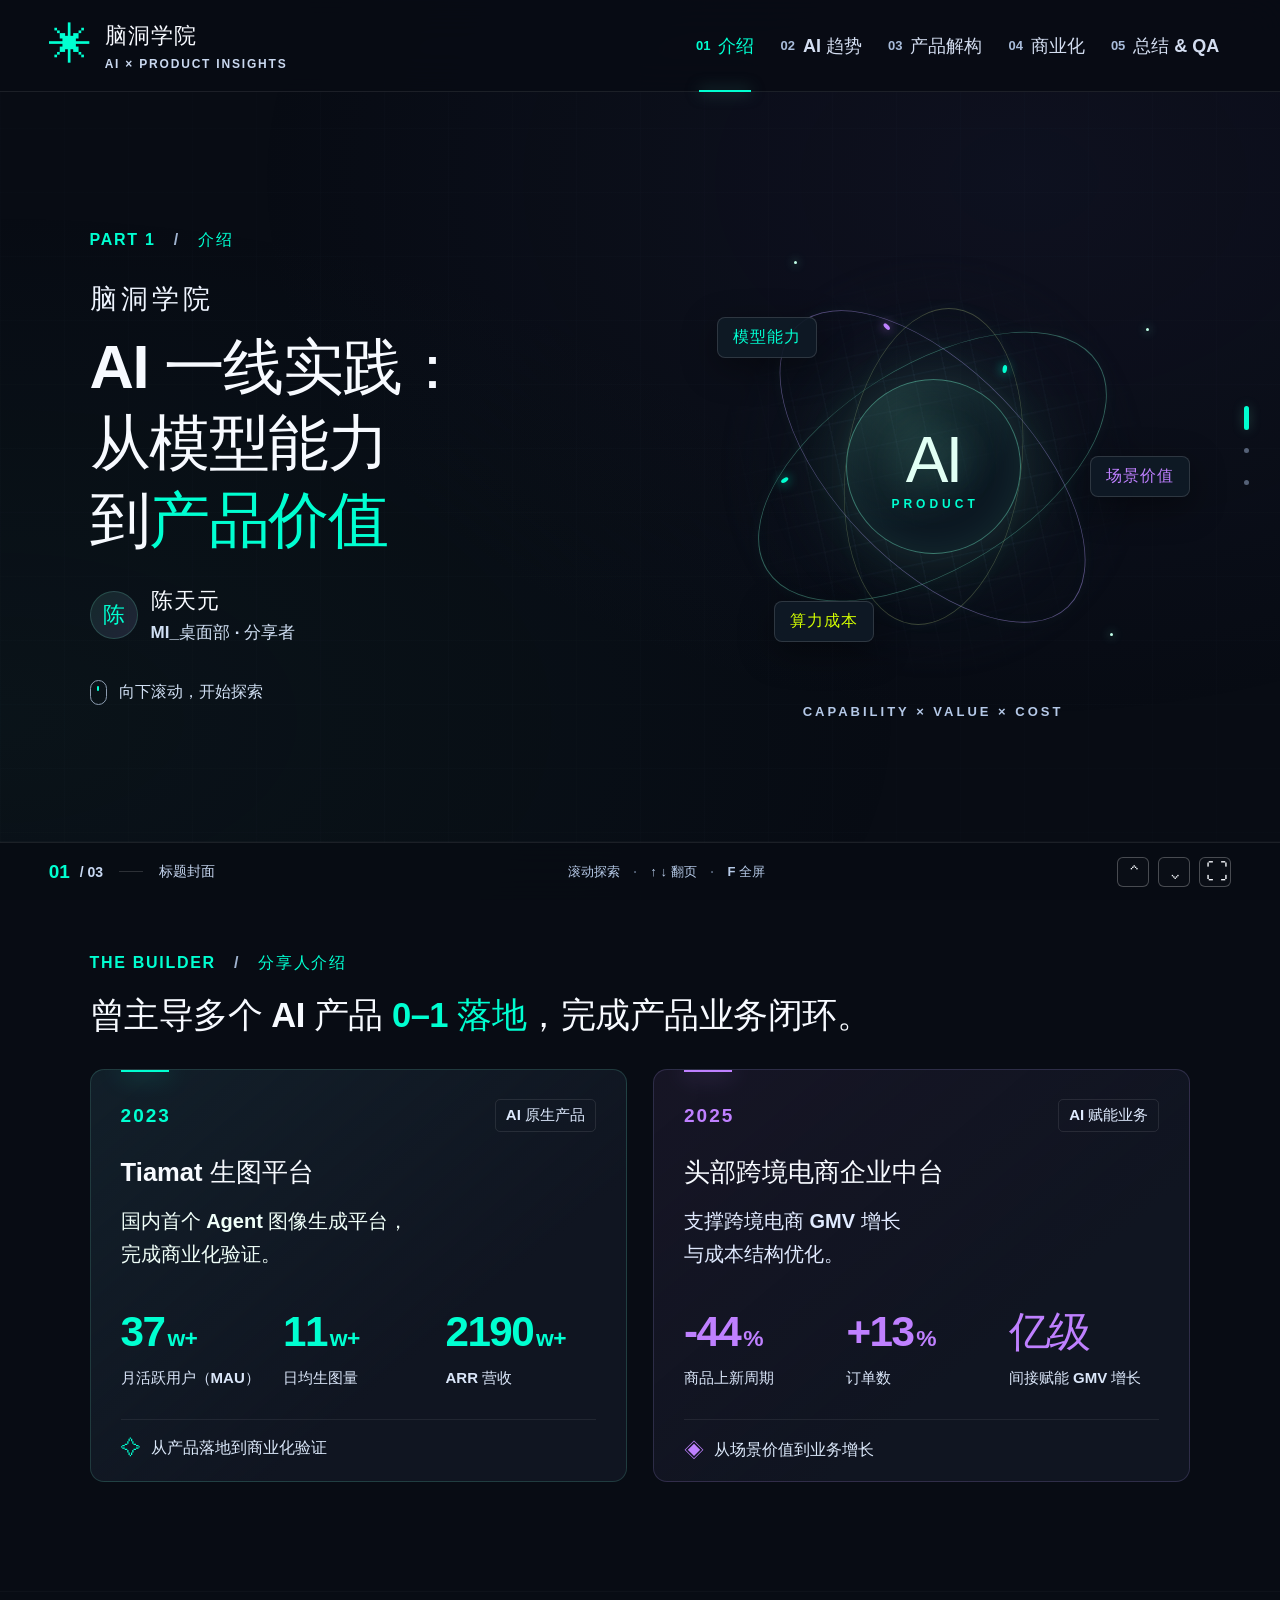
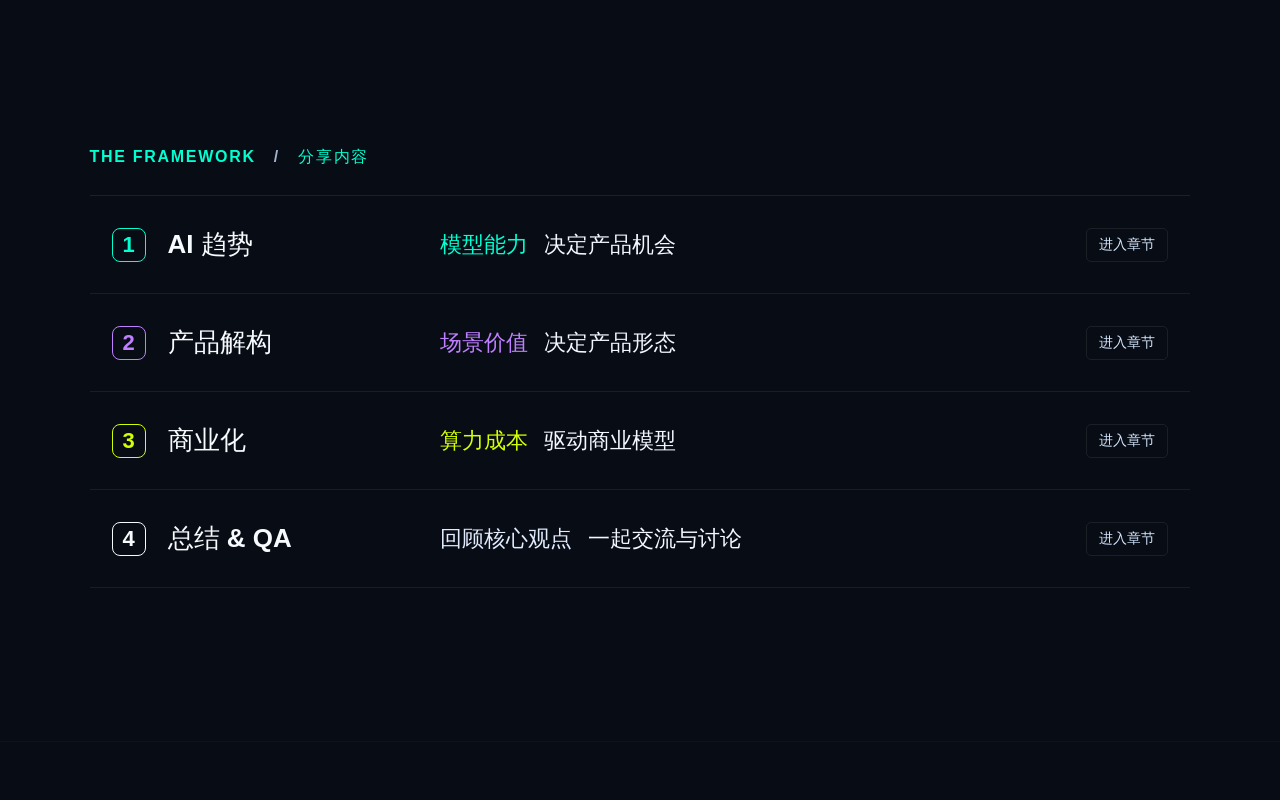
==== commit ea1afe26: "V 1.2" ====
--- a/index.html
+++ b/index.html
@@ -1,5 +1,5 @@
 <!doctype html>
-<html lang="zh-CN"><head><meta charset="utf-8"><meta name="viewport" content="width=device-width,initial-scale=1"><meta name="color-scheme" content="dark"><meta name="description" content="脑洞学院 · 产品视角看 AI 实践。陈天元的 AI 产品机会、价值与商业化分享。"><title>介绍 · 脑洞学院｜产品视角看 AI 实践</title><link rel="icon" href="assets/favicon.svg"><link rel="stylesheet" href="assets/styles.css"><script defer src="assets/presentation.js"></script></head>
+<html lang="zh-CN"><head><meta charset="utf-8"><meta name="viewport" content="width=device-width,initial-scale=1"><meta name="color-scheme" content="dark"><meta name="description" content="脑洞学院 · 产品视角看 AI 实践。陈天元的 AI 产品机会、价值与商业化分享。"><title>介绍 · 脑洞学院｜产品视角看 AI 实践</title><link rel="icon" href="assets/favicon.svg"><link rel="stylesheet" href="assets/styles.css"><link rel="stylesheet" href="assets/audience.css?v=20261127-1"><script defer src="assets/presentation.js"></script></head>
 <body data-chapter="0"><a class="skip" href="#main">跳至正文</a><div class="ambient" aria-hidden="true"></div>
 <header class="topbar"><a class="brand" href="index.html"><span class="brand-mark" aria-hidden="true">✳</span><span>脑洞学院<small>AI × PRODUCT INSIGHTS</small></span></a><nav class="chapter-nav" aria-label="分享章节"><a href="index.html" aria-current="page"><span>01</span>介绍</a><a href="02-ai-trends.html"><span>02</span>AI 趋势</a><a href="03-product-structure.html"><span>03</span>产品解构</a><a href="04-commercialization.html"><span>04</span>商业化</a><a href="05-summary-qa.html"><span>05</span>总结 &amp; QA</a></nav><span class="edition">互联分享 <span>/</span> AI 实践</span></header>
 <main id="main" tabindex="-1"><section class="slide hero" id="cover" data-label="标题封面"><div class="slide-inner"><div class="hero-layout"><div class="hero-copy"><p class="eyebrow reveal">PART 1 <span>/</span> 介绍</p><div class="hero-heading reveal" style="--delay:100ms"><p class="academy">脑洞学院</p><h1 class="practice-title" aria-label="AI 一线实践：从模型能力到产品价值">AI 一线实践：<br>从模型能力<br>到<em>产品价值</em></h1></div><div class="speaker reveal" style="--delay:300ms"><span class="speaker-avatar">陈</span><div><strong>陈天元</strong><span>MI_桌面部 · 分享者</span></div></div><a class="explore reveal" href="#profile" style="--delay:400ms"><span class="mouse"><i></i></span>向下滚动，开始探索</a></div><div class="hero-visual reveal" style="--delay:150ms"><div class="orbital-art" aria-hidden="true"><div class="orbit-grid"></div><div class="orbit orbit-one"></div><div class="orbit orbit-two"></div><div class="orbit orbit-three"></div><div class="core-halo"></div><div class="core"><span>AI</span><small>PRODUCT</small></div><span class="orbit-tag tag-model">模型能力</span><span class="orbit-tag tag-value">场景价值</span><span class="orbit-tag tag-cost">算力成本</span><span class="spark s1"></span><span class="spark s2"></span><span class="spark s3"></span><div class="art-caption">CAPABILITY × VALUE × COST</div></div></div></div></div></section>
--- a/assets/audience.css
+++ b/assets/audience.css
@@ -0,0 +1,75 @@
+/* Audience typography: large, heavy type with bright foregrounds on dark panels. */
+:root{--cyan:#00ffd1;--purple:#bf80ff;--lime:#d4ff00;--muted:#d3def1;color:#f7faff;font-weight:550;text-rendering:optimizeLegibility}
+h1,h2,h3,h4,strong,b{font-weight:750}
+h2{letter-spacing:-.5px}
+.topbar{gap:20px}.brand{font-size:22px;font-weight:750}.brand small{font-size:12px;font-weight:650;color:#c9d8ef}.chapter-nav{gap:2px}.chapter-nav a{font-size:18px;font-weight:700;padding-inline:14px;color:#d4def1}.chapter-nav a span{font-size:13px;color:#a9bddb}.edition{font-size:14px;font-weight:650;color:#c9d8ef}.eyebrow{font-size:16px;letter-spacing:1.7px;font-weight:750}.eyebrow span{color:#a1b4d0}
+.slide-inner{max-width:1400px}
+.hero .practice-title{font-size:clamp(51px,4.8vw,84px);font-weight:750;line-height:1.24}.academy{font-size:27px;font-weight:650;color:#eff5ff}.speaker strong{font-size:22px;font-weight:750}.speaker div>span{font-size:17px;color:#d0dff3}.speaker-avatar{width:48px;height:48px;font-size:22px}.explore{font-size:16px;color:#d0dff3;font-weight:650}.orbit-tag{font-size:16px;font-weight:750}.art-caption{font-size:13px;color:#b5c9e8}.core small{font-size:12px;font-weight:750}
+.chapter-cover h1{font-weight:750}.chapter-thesis{font-size:clamp(28px,2.8vw,43px);font-weight:700}.chapter-symbol>span{font-weight:750}.chapter-symbol small{font-size:14px;color:#c0d0eb}.chapter-links a{font-size:17px;color:#e1edff;font-weight:650}
+:is(.profile,.agenda,.ai-reflection,.ai-trend-summary,.tiamat-showcase,.tiamat-rationale,.tiamat-method,.bc-classification,.ai-value-directions,.scene-value-judgment,.shared-value,.business-necessity,.business-validation,.business-summary,.opportunity-summary) h2{font-size:clamp(34px,3.2vw,50px);font-weight:750;line-height:1.4}
+.profile-title{font-size:clamp(30px,2.7vw,43px)!important}.section-description{font-size:22px;color:#e2eafb;font-weight:550}.case-card h3{font-size:clamp(25px,2vw,33px);font-weight:750}.year{font-size:19px;font-weight:750}.pill{font-size:15px;font-weight:650;color:#dfebff}.case-intro{font-size:20px;line-height:1.65;color:#e0eaff}.case-intro strong{font-weight:700;color:#f0fff9}.metrics strong{font-size:clamp(34px,3.3vw,53px);font-weight:750}.metrics>div>span{font-size:15px;color:#dbe7fa;line-height:1.5}.case-bottom{font-size:16px;color:#dce9fb;font-weight:650}.case-card{background-color:#111a28}
+.agenda-row{min-height:98px}.agenda-row h3{font-size:26px;font-weight:750}.agenda-row p{font-size:22px;color:#e2ecff}.agenda-row p span{color:#f3f7ff}.agenda-number{font-size:22px;font-weight:800}.row-action{font-size:14px;color:#d5e7ff;font-weight:650}.formula-caption{font-size:17px}.formula strong{font-weight:750}
+.timeline-year{font-weight:800;font-size:clamp(30px,2.6vw,42px)}.timeline-copy h3{font-size:clamp(18px,1.45vw,23px);font-weight:750;line-height:1.45}.timeline-description,.timeline-highlight{font-size:clamp(17px,1.2vw,20px);line-height:1.6}.timeline-description{color:#dce8ff;font-weight:550}.timeline-highlight{font-weight:750}.timeline-visual{border-width:2px}.maturity-svg text{font-size:17px;font-weight:750}.maturity-figure figcaption{font-size:14px;color:#c8d9f3}.morph-guidance{font-size:15px!important;color:#c8d9f3!important}.morph-meter{width:80px}.morph-state{min-width:135px}
+.judgment-label{font-size:18px;font-weight:750}.judgment-card h3{font-size:clamp(25px,2.1vw,32px);font-weight:750}.judgment-card li{font-size:20px;line-height:1.7;color:#e0eaff}.judgment-card strong{font-weight:750;color:#fff}.judgment-card{padding:25px}.tiamat-screen figcaption>span:last-child,.method-screen figcaption small{font-size:13px;color:#c4d6f4;font-weight:650}.screen-caption-label,.method-screen figcaption>span{font-size:20px;font-weight:750}.tiamat-outcome h2{font-size:clamp(25px,2.3vw,35px);font-weight:700;line-height:1.55}.tiamat-outcome h2 strong{font-weight:800}.outcome-stage figcaption{font-size:17px!important;color:#eef5ff;font-weight:700}
+:is(.outcome-scroll-hint,.classification-scroll-hint,.value-case-scroll-hint,.business-anchor-hint,.opportunity-controls,.closing-stage-controls){font-size:14px!important;color:#c4d6f1!important;font-weight:650}:is(.outcome-controls,.opportunity-controls,.closing-stage-controls) button{font-size:15px;font-weight:700;color:#c9dbf6}.model-year{font-weight:800}.model-milestone h3{font-weight:750}.model-capability{font-size:27px;font-weight:750;color:var(--purple)}
+.reflection-points li,.scene-value-explanation p{font-size:23px;line-height:1.75;color:#e2ecff}.reflection-model strong,.scene-value-formula strong{font-size:clamp(34px,3.3vw,51px);font-weight:850}.secondary-dimension,.scene-value-formula>span{font-size:clamp(29px,2.8vw,43px);font-weight:650;color:#d7e5fc}.model-multiply,.scene-value-formula i{color:#adc3e4;font-weight:700}.trend-judgment h3{font-size:28px;font-weight:750}.trend-judgment p{font-size:22px;color:#e0ebff;line-height:1.65}.trend-judgment{grid-template-columns:45px 210px minmax(0,1fr);gap:24px}.trend-summary-takeaway p{font-size:27px}.trend-summary-takeaway strong{font-weight:750}.trend-summary-takeaway>span,.shared-value-summary>span,.business-summary-takeaway>span{font-size:16px;font-weight:750}
+.classification-subtitle{font-size:22px;color:#e4edff;font-weight:700}.classification-type h3{font-size:29px;font-weight:750}.classification-type small{font-size:16px;color:#cbdcf7;font-weight:650}.classification-card p{font-size:23px;color:#e1ecff;line-height:1.65}.classification-letter{font-weight:800}.classification-question p{font-size:clamp(21px,1.95vw,30px);font-weight:750}.classification-question strong{font-weight:800}.classification-question{gap:19px}.value-direction h3{font-size:35px;font-weight:800}.value-statement{font-size:22px;line-height:1.65;min-height:74px}.value-statement strong{font-weight:700}.value-direction li{font-size:22px;color:#e0ebff;line-height:1.6}.value-takeaway p{font-size:27px}.value-takeaway strong{font-weight:750}
+.value-case h2{font-size:clamp(32px,3vw,45px);font-weight:750}.case-flow-step{font-size:21px;font-weight:750;line-height:1.45}.value-case-features h3{font-size:28px;font-weight:800}.value-case-features li,.value-case-scenes p{font-size:21px;line-height:1.65;color:#deebff}.value-case h4{font-size:16px;font-weight:700;color:#ccdcf6}.value-case-metric p{font-size:33px}.value-case-metric strong{font-weight:800}.value-case-metric>span{font-size:18px;color:#deebff;font-weight:650}.value-case-context{padding-left:23px}.value-case-details{gap:28px}
+.shared-value-row h3{font-size:28px;font-weight:750}.shared-value-row p{font-size:23px;color:#e1ebff}.shared-value-row{grid-template-columns:40px 250px 1fr}.shared-value-summary p{font-size:27px}.shared-value-summary strong{font-weight:750}
+.business-model-row h3{font-size:27px;font-weight:750}.business-model-row p{font-size:22px;line-height:1.65;color:#dce9ff}.business-model-row{grid-template-columns:37px 210px 1fr;gap:23px}.business-anchor h2{font-size:clamp(28px,2.8vw,42px);font-weight:750}.business-anchor-question{font-size:clamp(27px,2.5vw,38px);font-weight:750}.business-result-grid h4{font-size:26px;font-weight:800}.business-result-grid p{font-size:21px;line-height:1.65;color:#e0ecff}.business-result-conclusion p{font-size:27px}.business-result-conclusion strong{font-weight:750}.drama-case h2{font-size:clamp(31px,2.9vw,45px);font-weight:750}.drama-workflow li{font-size:20px;font-weight:750;line-height:1.45}.drama-ideal h3{font-size:24px;font-weight:800}.drama-ideal p{font-size:25px;color:#e8f1ff;font-weight:600;line-height:1.65}.drama-app-screens figcaption{font-size:18px;font-weight:700}
+.validation-card h3{font-size:28px;font-weight:800}.validation-card li{font-size:21px;color:#e1ebff;line-height:1.7}.validation-card{padding:24px}.validation-formula>span{font-size:clamp(29px,2.8vw,42px);color:#d5e4fc;font-weight:650}.validation-formula strong{font-size:clamp(33px,3.1vw,46px);font-weight:850}.validation-formula i{color:#adc2e2}.business-summary-points strong{font-size:27px;font-weight:700;color:#eaf2ff}.business-summary-takeaway p{font-size:27px}.business-summary-takeaway strong{font-weight:750}
+.opportunity-variable-list h3{font-size:29px;font-weight:800}.opportunity-variable-list p{font-size:23px;color:#e1edff;line-height:1.65}.opportunity-variable-list li{grid-template-columns:230px 1fr;padding-block:25px}.op-node-name{font-size:30px;font-weight:800}.op-node-detail{font-size:21px;font-weight:650}.op-center-title{font-size:32px;font-weight:800}.op-center-detail{font-size:20px;font-weight:650;fill:#e0ecff}.op-caption{font-size:22px;font-weight:650;fill:#d8e6ff}.op-triangle{stroke:#9db8e280}.op-node>circle{stroke-width:2.8}.op-flow{stroke-width:3.5}
+.closing-qa h2{font-weight:750}.closing-statement p{font-size:clamp(29px,3vw,46px);color:#f1f6ff;line-height:1.7}.closing-statement strong{font-weight:750}.closing-questions h2{font-size:clamp(100px,16vw,230px);font-weight:750}.thank-you-english strong{font-weight:800}.closing-thanks h2{font-weight:750}.thank-you-speaker{font-size:24px;font-weight:700;color:#eff5ff}.thank-you-speaker span{font-size:20px;color:#d2e1f8;font-weight:650}
+.position{font-size:14px;color:#c8d9f3;font-weight:650}.position strong{font-size:19px;font-weight:800}.keyboard-tip{font-size:13px;color:#b7cbe9}.control-buttons button{border-color:#ffffff40}.toast{font-size:17px}
+@media(max-width:1450px){.edition{display:none}.chapter-nav a{padding-inline:12px}}
+/* Short desktop windows retain stronger type; spacing and secondary labels tighten. */
+@media(min-width:901px) and (max-height:800px){
+ .slide{padding-block:32px}.section-heading{margin-bottom:23px}
+ :is(.profile,.agenda,.ai-reflection,.ai-trend-summary,.tiamat-showcase,.tiamat-rationale,.tiamat-method,.bc-classification,.ai-value-directions,.scene-value-judgment,.shared-value,.business-necessity,.business-validation,.business-summary,.opportunity-summary) h2{font-size:35px;line-height:1.4}
+ .profile-title{font-size:31px!important}.section-description{font-size:20px}.case-intro{font-size:18px}.metrics>div>span{font-size:14px}.case-bottom{font-size:15px}.case-card h3{font-size:25px}.profile .case-card{padding-top:20px}.profile .metrics{margin-block:20px}.metrics strong{font-size:36px}
+ .agenda-row{min-height:91px}.agenda-row h3{font-size:24px}.agenda-row p{font-size:21px}.judgment-card{padding:21px}.judgment-card h3{font-size:25px;margin-bottom:15px}.judgment-label{font-size:17px;margin-bottom:15px}.judgment-card li{font-size:18px;line-height:1.6}.judgment-card ul{gap:13px}
+ .timeline-copy h3{font-size:18px}.timeline-description,.timeline-highlight{font-size:16px;line-height:1.5}.timeline-year{font-size:32px}.timeline-visual{width:78px;margin-bottom:15px}.timeline-track{margin-bottom:12px}.morph-enabled .timeline-stage{height:320px}.morph-enabled .morph-guidance{margin-top:20px}
+ .tiamat-outcome h2{font-size:26px;line-height:1.5}.outcome-enabled .outcome-pin{padding-block:23px}.outcome-enabled .section-heading{margin-bottom:18px}.outcome-enabled{--outcome-height:310px}
+ .reflection-points li,.scene-value-explanation p{font-size:21px;line-height:1.65}.reflection-model strong,.scene-value-formula strong{font-size:39px}.secondary-dimension,.scene-value-formula>span{font-size:32px}.trend-judgment h3{font-size:25px}.trend-judgment p{font-size:20px;line-height:1.6}.trend-judgment{grid-template-columns:40px 190px 1fr;gap:19px;padding-block:16px}.trend-summary-takeaway p{font-size:24px}
+ .classification-subtitle{font-size:20px}.classification-type h3{font-size:26px}.classification-card p{font-size:20px}.classification-question p{font-size:23px}.classification-type{margin-bottom:13px}.classification-card{padding:19px 24px}.classification-question{padding-block:16px}.value-direction h3{font-size:31px}.value-statement{font-size:19px;min-height:65px;margin-bottom:17px}.value-direction li{font-size:20px}.value-takeaway p{font-size:24px}.value-direction{padding:22px 25px}
+ .value-case h2{font-size:33px}.case-flow-step{font-size:19px;min-height:58px}.value-case-features h3{font-size:25px;margin-bottom:12px}.value-case-features li,.value-case-scenes p{font-size:18px;line-height:1.6}.value-case-details{padding-top:18px}.value-case-features ul{gap:10px}.value-case-metric p{font-size:29px}.value-case-metric>span{font-size:16px}.value-case-scroll .value-case-pin{padding-block:25px}
+ .shared-value-row h3{font-size:25px}.shared-value-row p{font-size:21px}.shared-value-row{grid-template-columns:36px 230px 1fr;gap:20px;min-height:81px;padding-block:17px}.shared-value-summary p{font-size:25px}
+ .business-model-row h3{font-size:25px}.business-model-row p{font-size:20px;line-height:1.6}.business-model-row{grid-template-columns:34px 195px 1fr;padding-block:17px;min-height:80px}.business-anchor h2{font-size:32px}.business-anchor-question{font-size:29px;margin-bottom:20px}.business-result-grid article{padding:20px}.business-result-grid h4{font-size:24px}.business-result-grid p{font-size:19px;line-height:1.6}.business-result-conclusion p{font-size:25px}
+ .drama-case h2{font-size:33px}.drama-case.outcome-enabled{--drama-stage-height:395px}.drama-workflow li{font-size:18px;min-height:65px}.drama-ideal h3{font-size:22px}.drama-ideal p{font-size:23px}.drama-case.outcome-enabled .drama-pin{padding-block:22px}
+ .validation-card h3{font-size:25px}.validation-card li{font-size:19px;line-height:1.6}.validation-card{padding:21px}.validation-formula{padding-block:22px}.validation-formula>span{font-size:30px}.validation-formula strong{font-size:36px}.business-summary-points strong{font-size:24px}.business-summary h2{font-size:31px}.business-summary-takeaway p{font-size:25px}.business-summary-points li{min-height:64px;padding-block:14px}
+ .opportunity-variable-list h3{font-size:26px}.opportunity-variable-list p{font-size:21px}.opportunity-variable-list li{grid-template-columns:215px 1fr;padding-block:22px;gap:24px}.opportunity-scroll .opportunity-stage-area{height:340px}
+ .closing-statement p{font-size:33px;line-height:1.65}.closing-scroll .closing-stages{height:385px}.closing-words h2{font-size:46px}.closing-questions h2{font-size:175px}.thank-you-english{font-size:76px}
+}
+/* Narrow layouts prioritize readable wrapping over compressed columns. */
+@media(max-width:900px){
+ .topbar{gap:0}.chapter-nav a{font-size:16px;padding-inline:10px}.brand{font-size:20px}.brand small{font-size:11px}.eyebrow{font-size:14px}
+ .slide{padding-inline:5vw}.case-grid,.judgment-grid,.classification-grid,.value-directions-grid,.validation-grid{grid-template-columns:1fr}.metrics{grid-template-columns:repeat(3,minmax(0,1fr))}.metrics>div{display:block}.metrics>div>span{text-align:left;font-size:14px}.metrics strong{font-size:34px}.case-intro{min-height:0}.case-card{padding:25px 24px 0}.case-bottom{font-size:16px}
+ :is(.profile,.agenda,.ai-reflection,.ai-trend-summary,.tiamat-showcase,.tiamat-rationale,.tiamat-method,.bc-classification,.ai-value-directions,.scene-value-judgment,.shared-value,.business-necessity,.business-validation,.business-summary,.opportunity-summary) h2{font-size:33px}.profile-title{font-size:30px!important}.hero .practice-title{font-size:clamp(37px,5.1vw,52px)}
+ .agenda-row{grid-template-columns:32px 1fr auto}.agenda-row h3{font-size:24px}.agenda-row p{grid-column:2;font-size:19px}.agenda-row .row-action{grid-column:3;grid-row:1/3}.row-action{font-size:14px}.classification-question p{white-space:normal;font-size:23px}.classification-card p{font-size:21px}.classification-type h3{font-size:27px}.value-statement{min-height:0;font-size:21px}.value-direction li{font-size:21px}.value-takeaway p{font-size:24px}
+ .trend-judgment,.shared-value-row,.business-model-row,.opportunity-variable-list li{grid-template-columns:35px 1fr;gap:10px 17px}.trend-judgment p,.shared-value-row p,.business-model-row p{grid-column:2;font-size:20px}.trend-judgment h3,.shared-value-row h3,.business-model-row h3{font-size:25px}.opportunity-variable-list li{display:block}.opportunity-variable-list h3{font-size:26px;margin-bottom:12px}.opportunity-variable-list p{font-size:21px}
+ .value-case-details{grid-template-columns:1fr}.value-case-features li,.value-case-scenes p{font-size:20px}.value-case-context{padding-left:0}.case-flow-step{font-size:19px}.value-case-context{grid-template-columns:1fr}.business-summary h2{font-size:30px}.business-summary-takeaway p,.shared-value-summary p,.trend-summary-takeaway p{font-size:24px}.business-result-grid{grid-template-columns:1fr}.business-result-grid p,.validation-card li{font-size:20px}
+ .reflection-model,.scene-value-formula,.validation-formula{gap:17px;padding-inline:15px}.reflection-model strong,.scene-value-formula strong,.validation-formula strong{font-size:29px}.secondary-dimension,.scene-value-formula>span,.validation-formula>span{font-size:24px}.model-multiply,.scene-value-formula i,.validation-formula i{font-size:22px}
+ .closing-statement p{font-size:29px}.closing-words h2{font-size:39px}.closing-questions h2{font-size:110px}.thank-you-speaker{font-size:23px}.thank-you-speaker span{font-size:18px}
+}
+@media(max-width:560px){
+ .slide{padding-inline:24px}.chapter-nav a{font-size:14px;padding-inline:8px}.brand small{font-size:10px}.eyebrow{font-size:13px;letter-spacing:1px}.hero .practice-title{font-size:clamp(38px,10vw,50px)}.speaker div>span{font-size:16px}.explore{font-size:15px}
+ :is(.profile,.agenda,.ai-reflection,.ai-trend-summary,.tiamat-showcase,.tiamat-rationale,.tiamat-method,.bc-classification,.ai-value-directions,.scene-value-judgment,.shared-value,.business-necessity,.business-validation,.business-summary,.opportunity-summary) h2{font-size:30px}.profile-title{font-size:28px!important}.metrics strong{font-size:30px}.metrics>div>span{font-size:13px}.case-intro{font-size:19px}.year{font-size:17px}.pill{font-size:14px}.agenda-row p{font-size:18px}.row-action{font-size:13px}
+ .judgment-card li,.reflection-points li,.scene-value-explanation p,.business-model-row p{font-size:19px}.classification-question{padding:17px;gap:13px}.classification-question p{font-size:21px}.case-workflow{grid-template-columns:1fr}.value-case h2{font-size:29px}.value-case-features li,.value-case-scenes p{font-size:19px}.business-anchor h2{font-size:28px}.business-anchor-question{font-size:27px}.business-result-conclusion p{font-size:23px}
+ .reflection-model,.scene-value-formula,.validation-formula{gap:9px;padding-inline:10px}.reflection-model strong,.scene-value-formula strong,.validation-formula strong{font-size:23px}.secondary-dimension,.scene-value-formula>span,.validation-formula>span{font-size:18px}.model-multiply,.scene-value-formula i,.validation-formula i{font-size:18px}.business-summary-points strong{font-size:23px}.business-summary-points li{gap:15px}.business-summary-takeaway p{font-size:23px}.opportunity-variable-list p{font-size:19px}
+ .closing-words h2{font-size:35px}.closing-statement p{font-size:27px}.closing-thanks h2{font-size:34px}.closing-stage-controls nav{gap:12px}.closing-stage-controls button{font-size:14px}.position{font-size:12px}.position strong{font-size:17px}.keyboard-tip{display:none}.opportunity-controls>span{display:none}
+}
+/* Full-HD and larger displays: 24px body text for audience-distance reading. */
+@media(min-width:1600px) and (min-height:900px){
+ :is(.case-intro,.judgment-card li,.reflection-points li,.scene-value-explanation p,.trend-judgment p,.classification-card p,.value-statement,.value-direction li,.value-case-features li,.value-case-scenes p,.shared-value-row p,.business-model-row p,.business-result-grid p,.validation-card li,.opportunity-variable-list p){font-size:24px;line-height:1.7}
+ :is(.agenda-row h3,.judgment-card h3,.trend-judgment h3,.classification-type h3,.shared-value-row h3,.business-model-row h3,.validation-card h3,.opportunity-variable-list h3){font-size:31px}
+ .agenda-row p{font-size:25px}.case-flow-step,.drama-workflow li{font-size:23px}.value-case-features h3,.business-result-grid h4{font-size:29px}.classification-question p{font-size:30px}.classification-question{gap:21px}.case-bottom{font-size:18px}.metrics>div>span{font-size:18px}.year{font-size:22px}.pill{font-size:17px}
+ .trend-judgment{grid-template-columns:45px 235px 1fr}.shared-value-row{grid-template-columns:40px 270px 1fr}.business-model-row{grid-template-columns:37px 230px 1fr}.opportunity-variable-list li{grid-template-columns:255px 1fr}.value-statement{min-height:83px}.business-summary-points strong{font-size:30px}.business-summary-takeaway p,.shared-value-summary p,.trend-summary-takeaway p,.value-takeaway p,.business-result-conclusion p{font-size:30px}
+ .timeline-copy h3{font-size:23px}.timeline-description,.timeline-highlight{font-size:20px}.timeline-visual{width:110px}.timeline-year{font-size:40px}.timeline-visual svg{stroke-width:2.5}.timeline-visual{margin-bottom:23px}.timeline-copy{padding-inline:9px}
+}
+/* Chart accent colors match the saturated presentation palette. */
+.op-node{--node-color:#69a1ff}.scene-node{--node-color:#00ffd1}.cost-node{--node-color:#ffab32}
+.scene-flow{stroke:#00ffd1}.model-flow{stroke:#69a1ff}.cost-flow{stroke:#ffab32}
+
+.ai-timeline h2{font-size:clamp(34px,3.2vw,50px);font-weight:750}
+@media(min-width:901px) and (max-height:800px){.ai-timeline h2{font-size:35px}}
+@media(max-width:560px){.ai-timeline h2{font-size:30px}}
